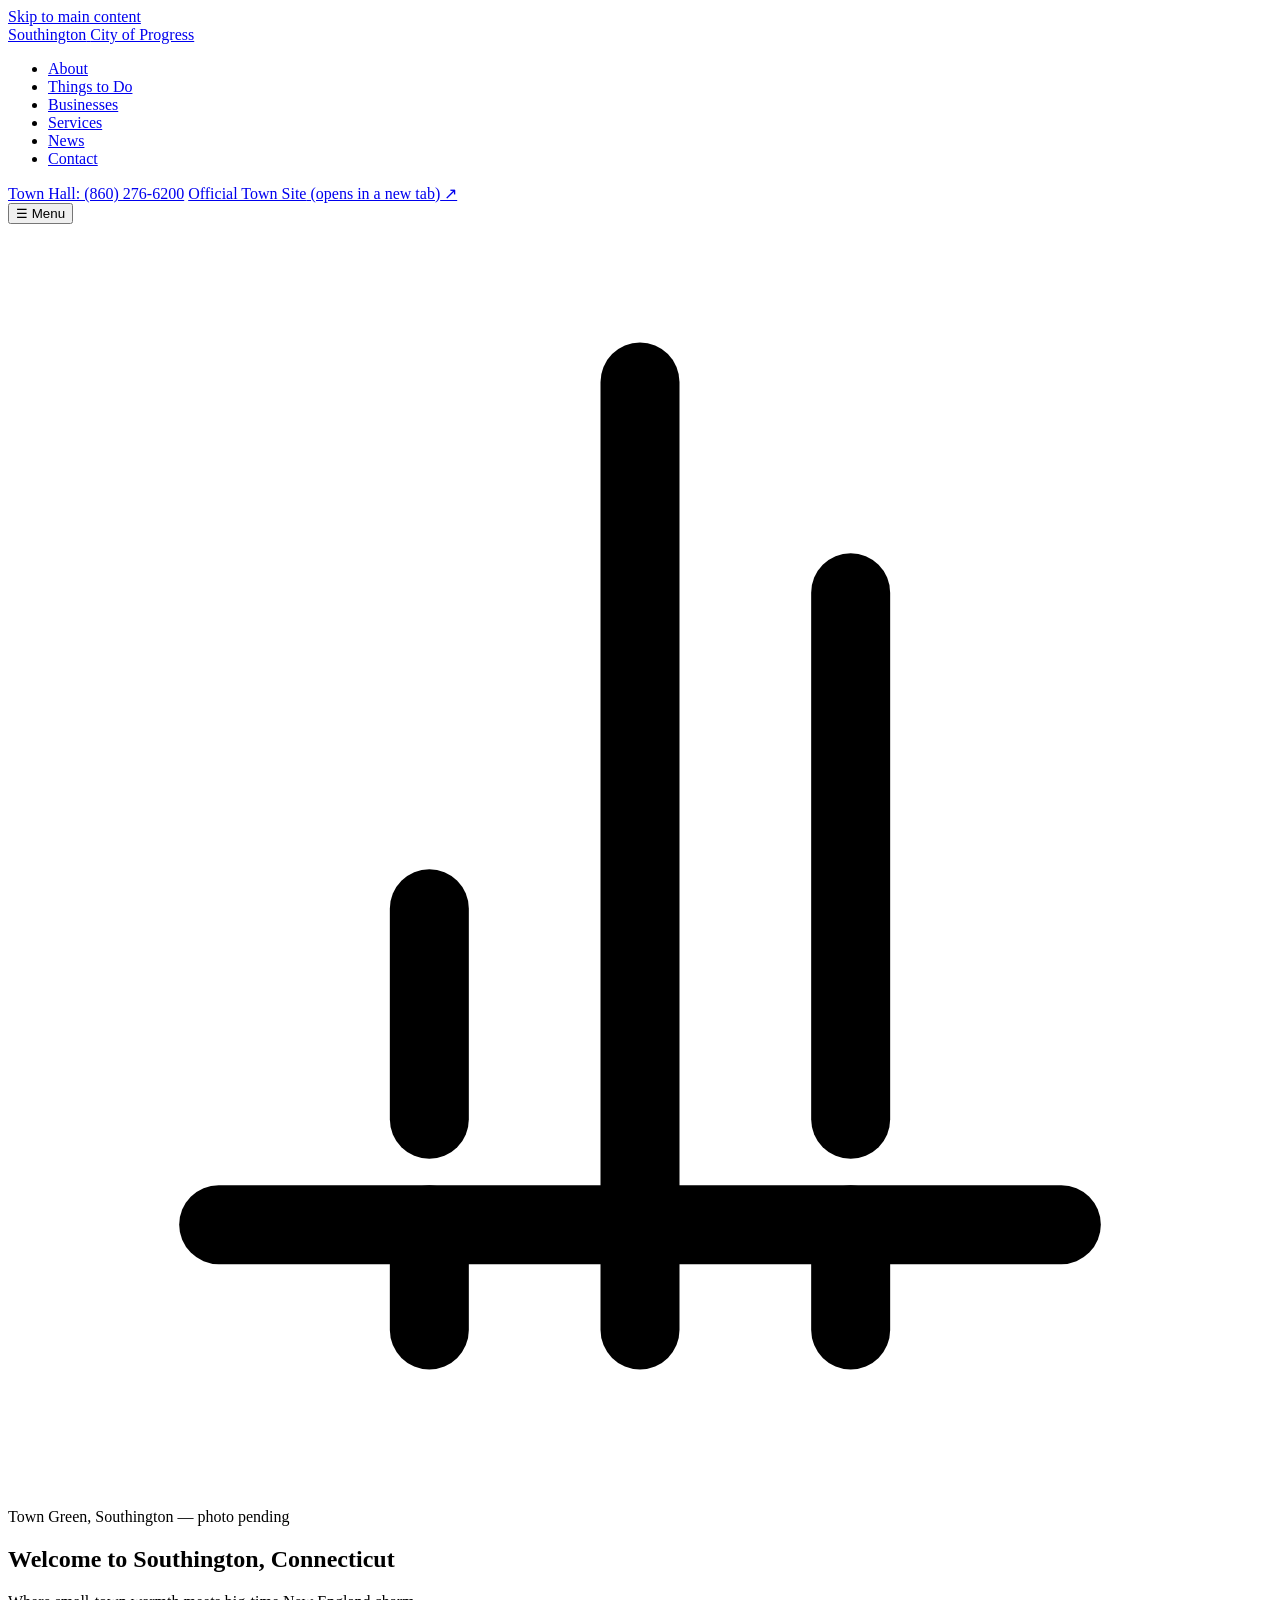
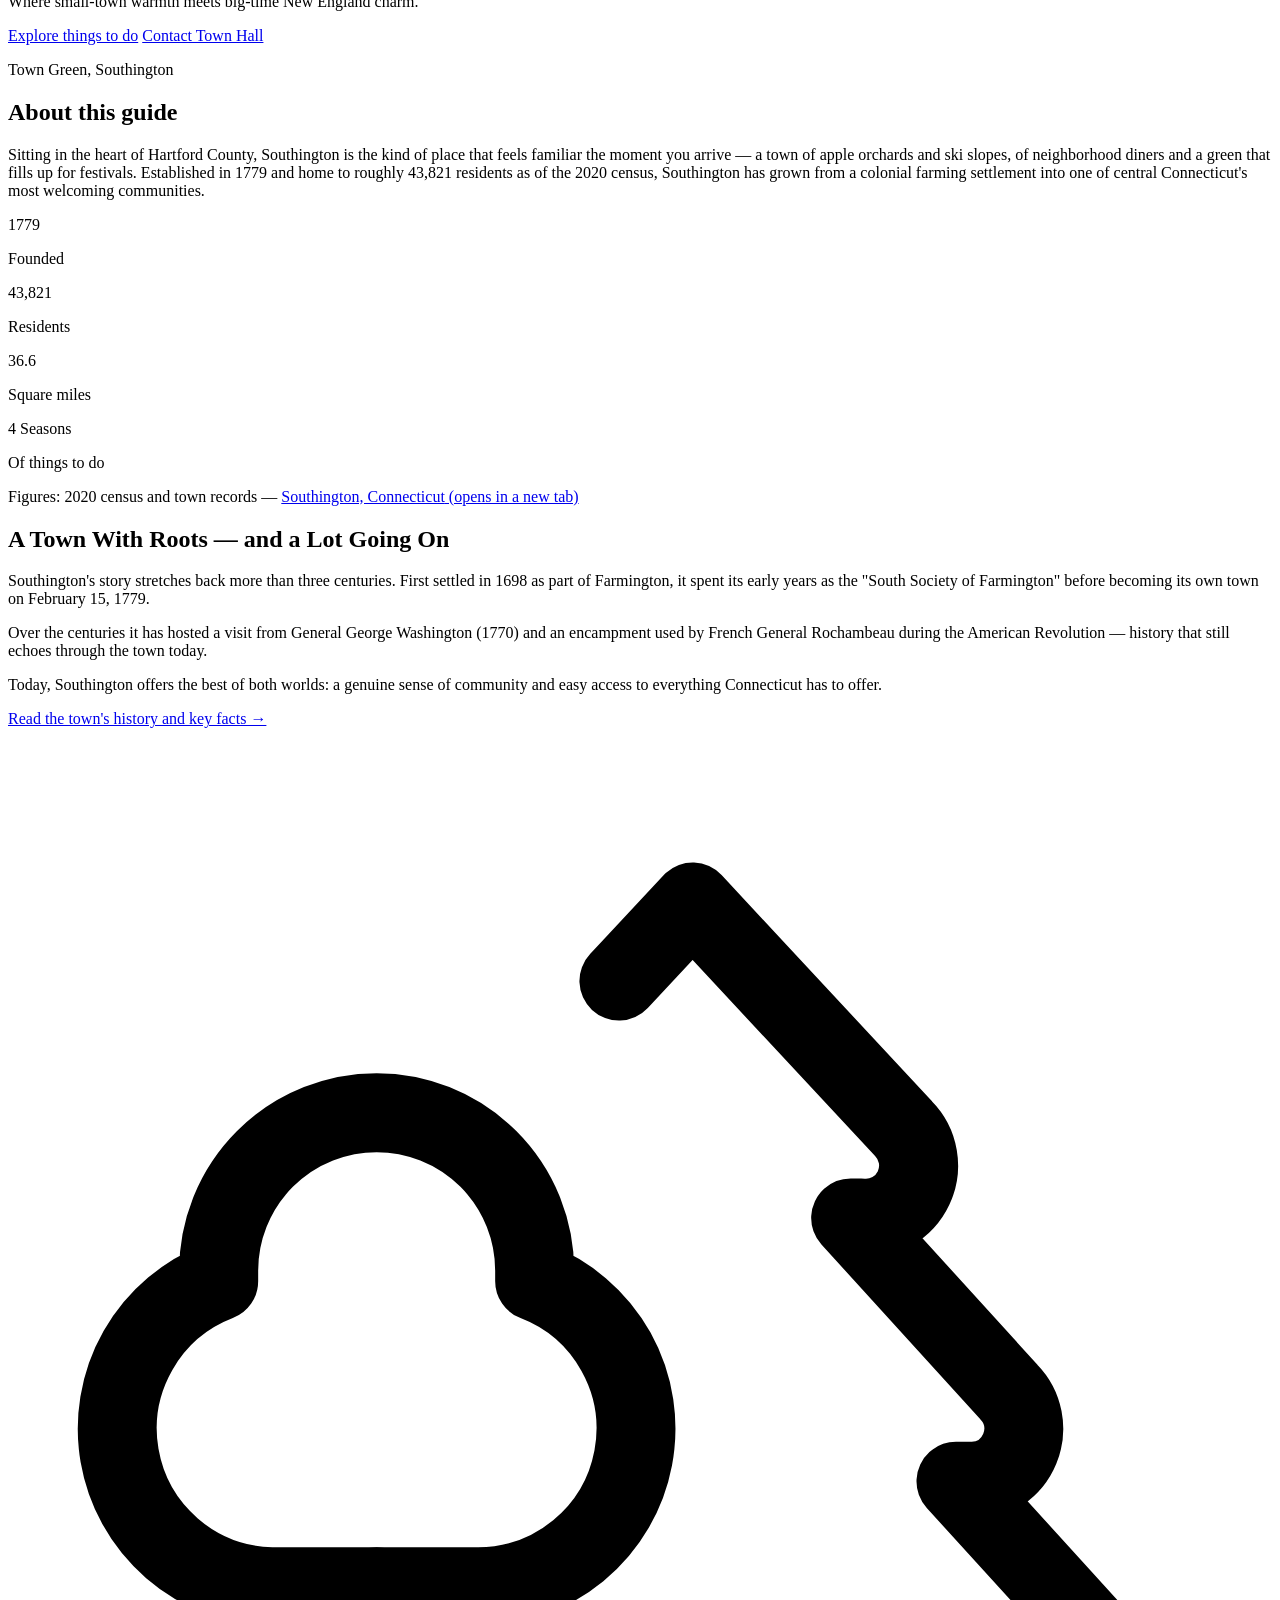
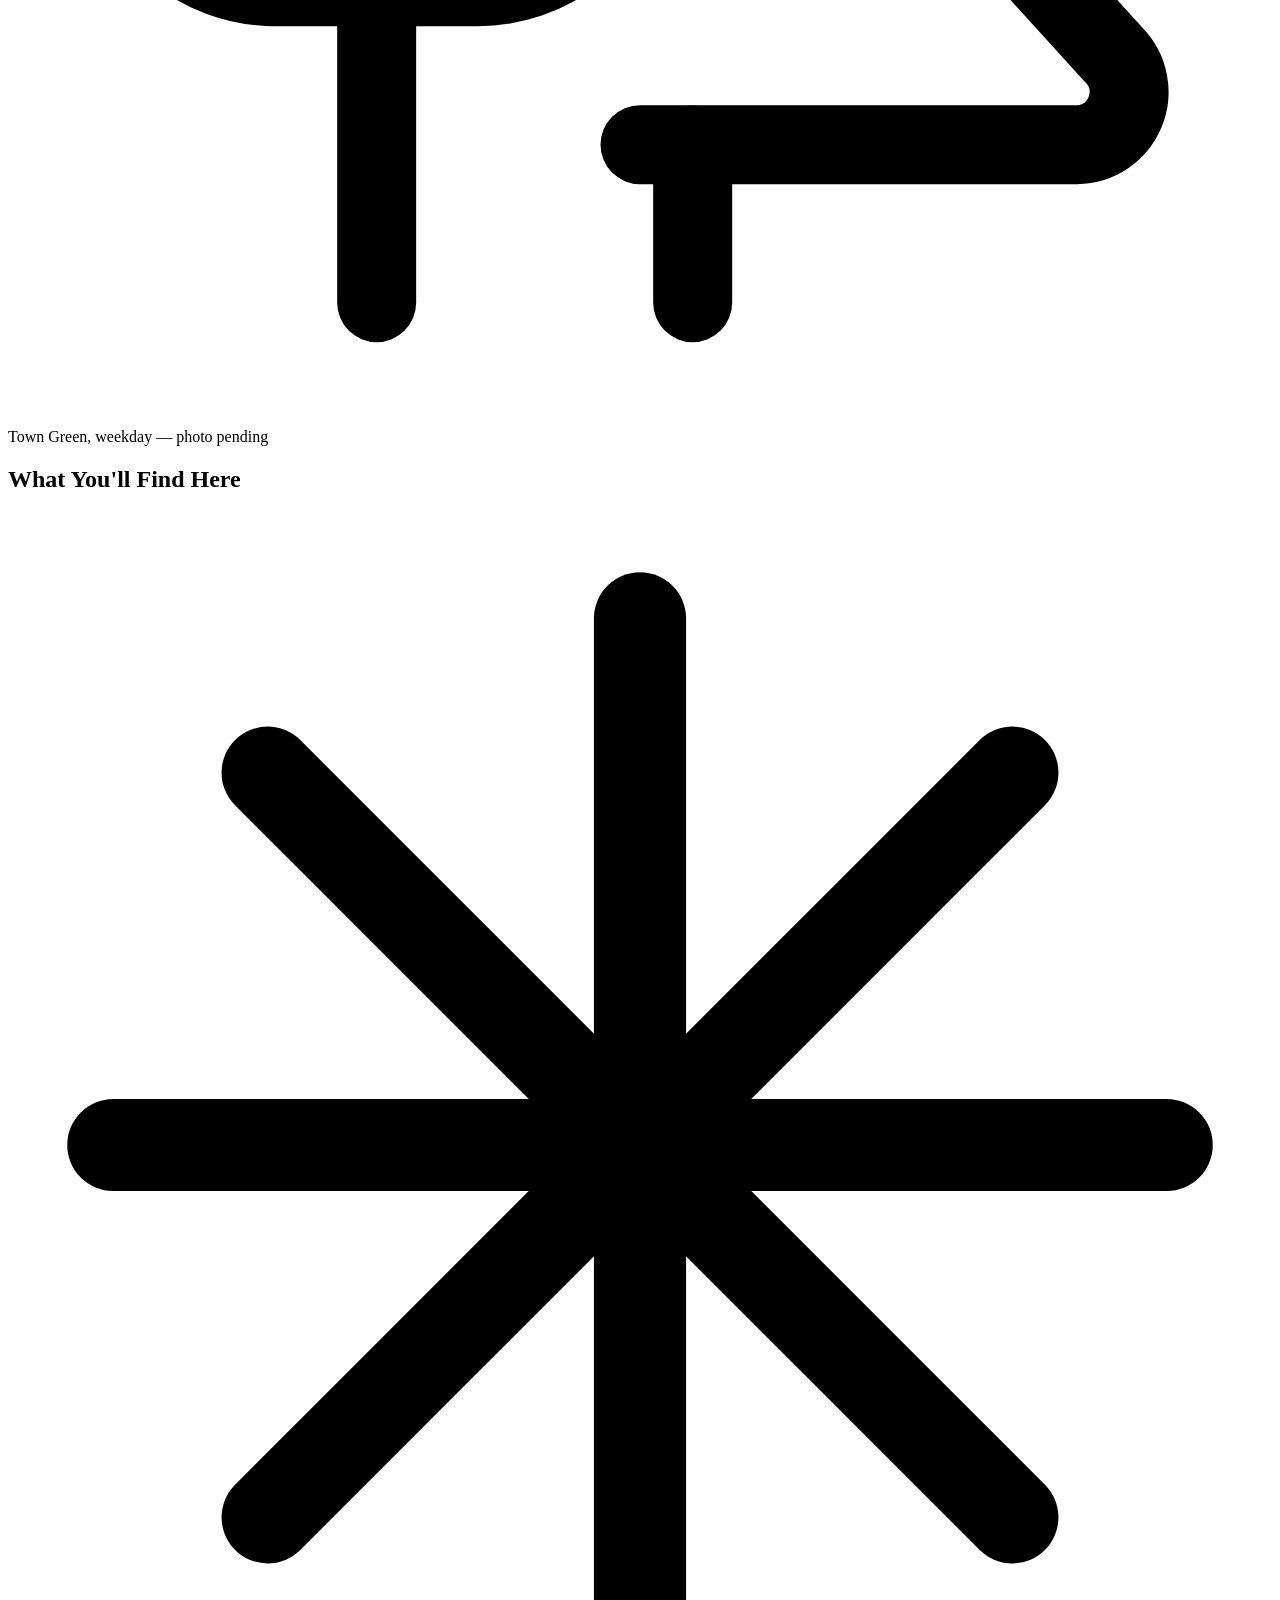
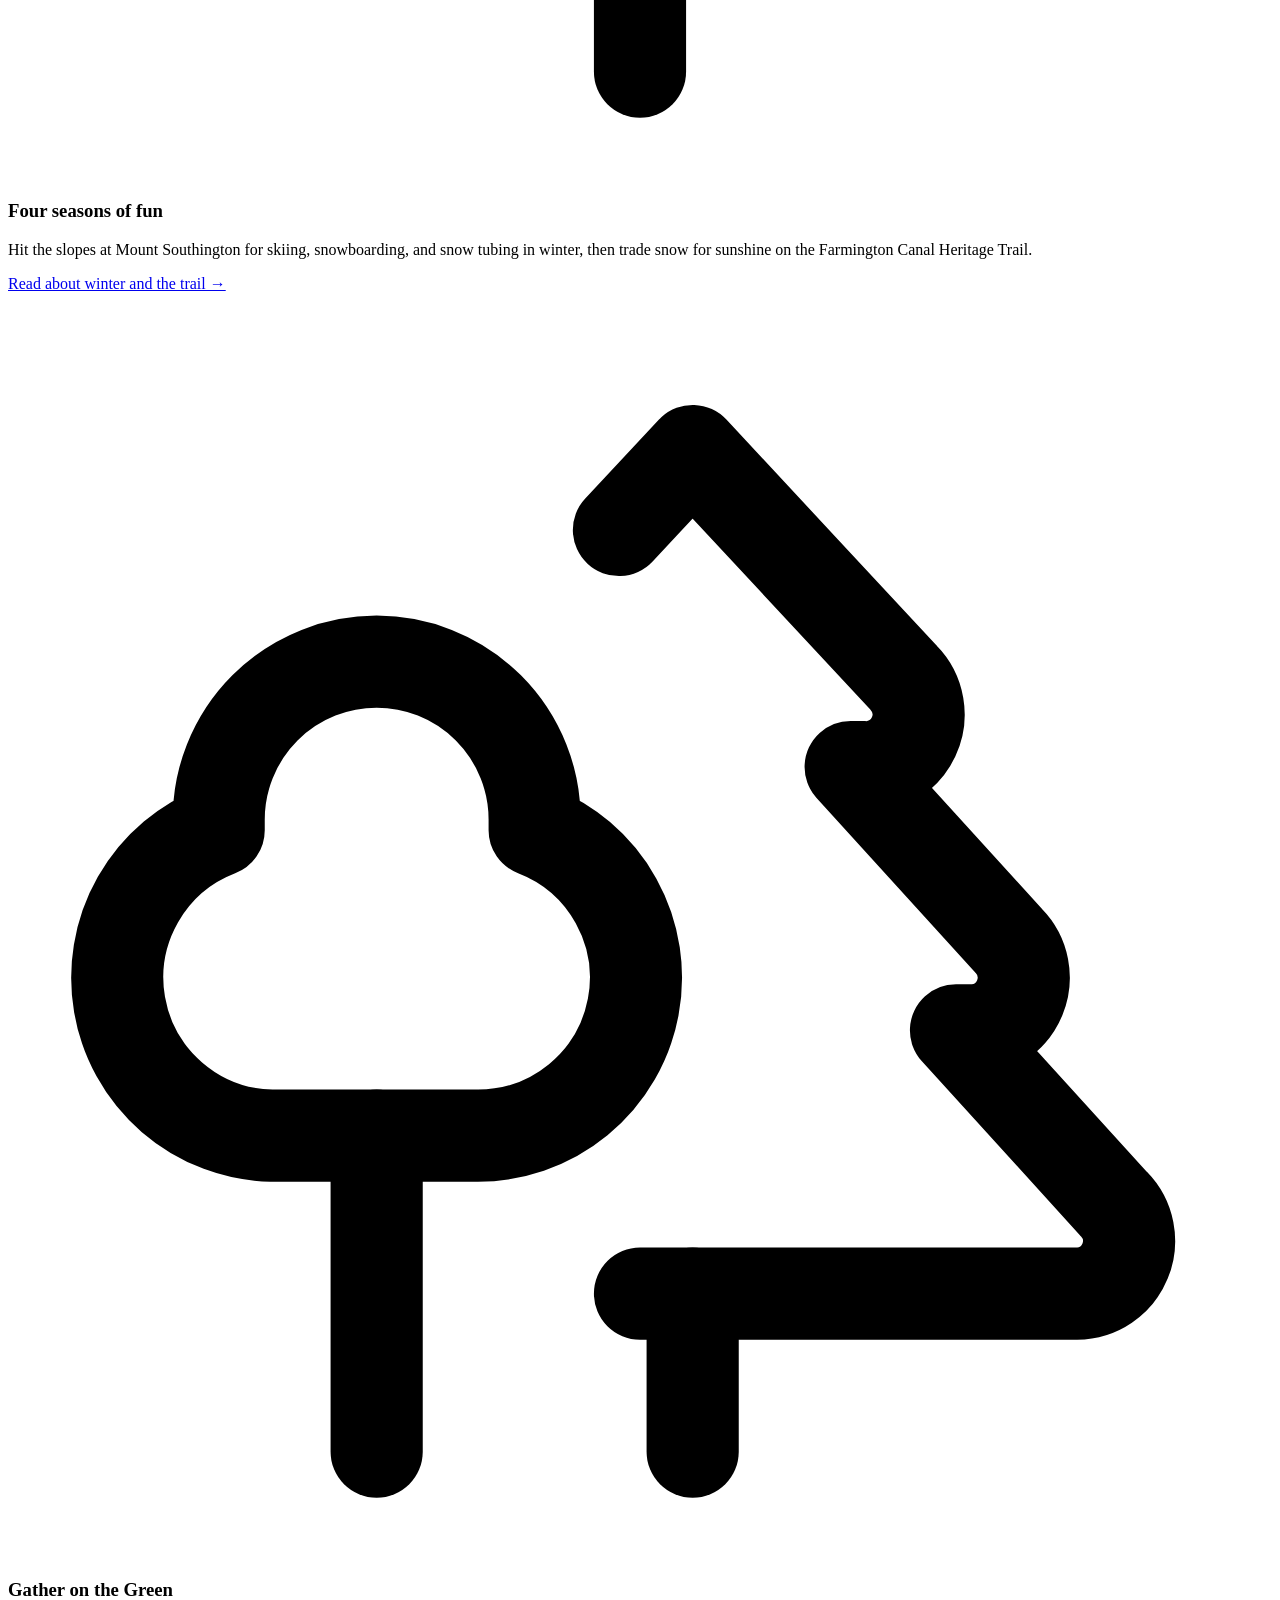
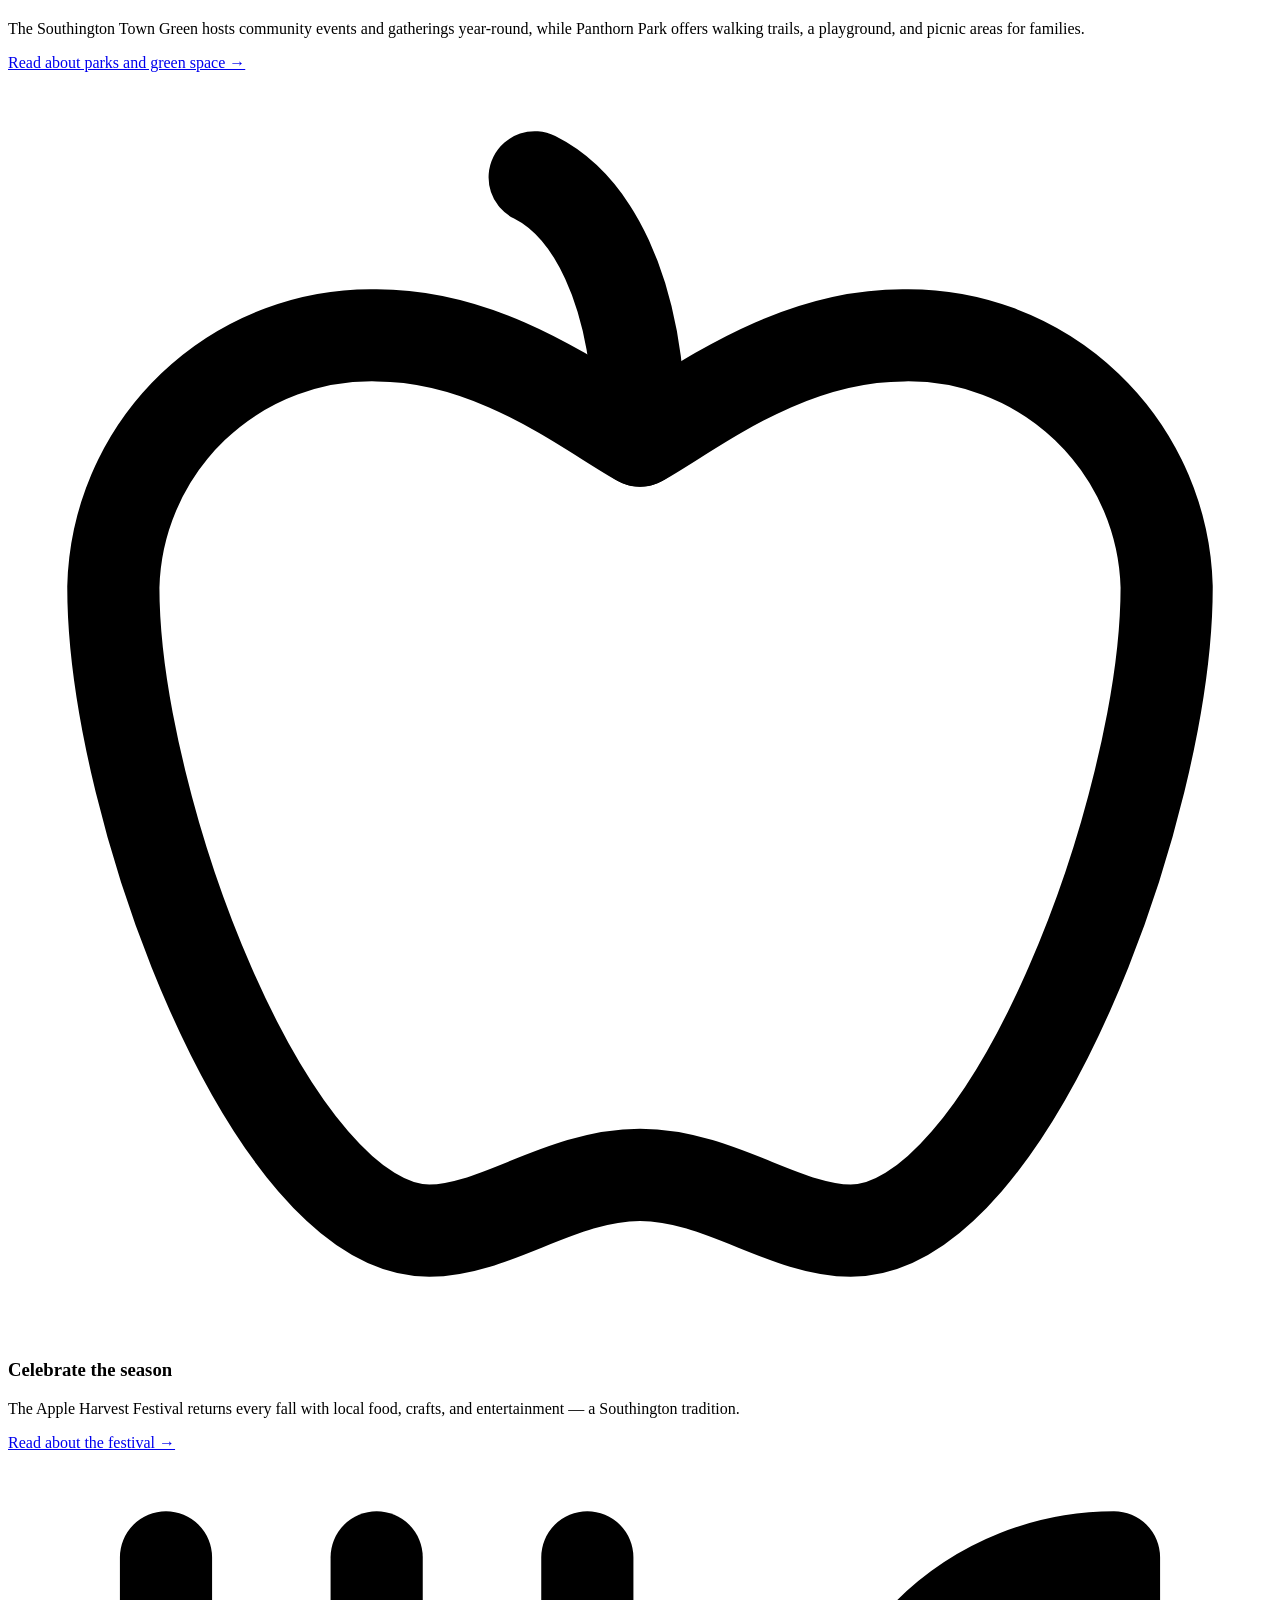
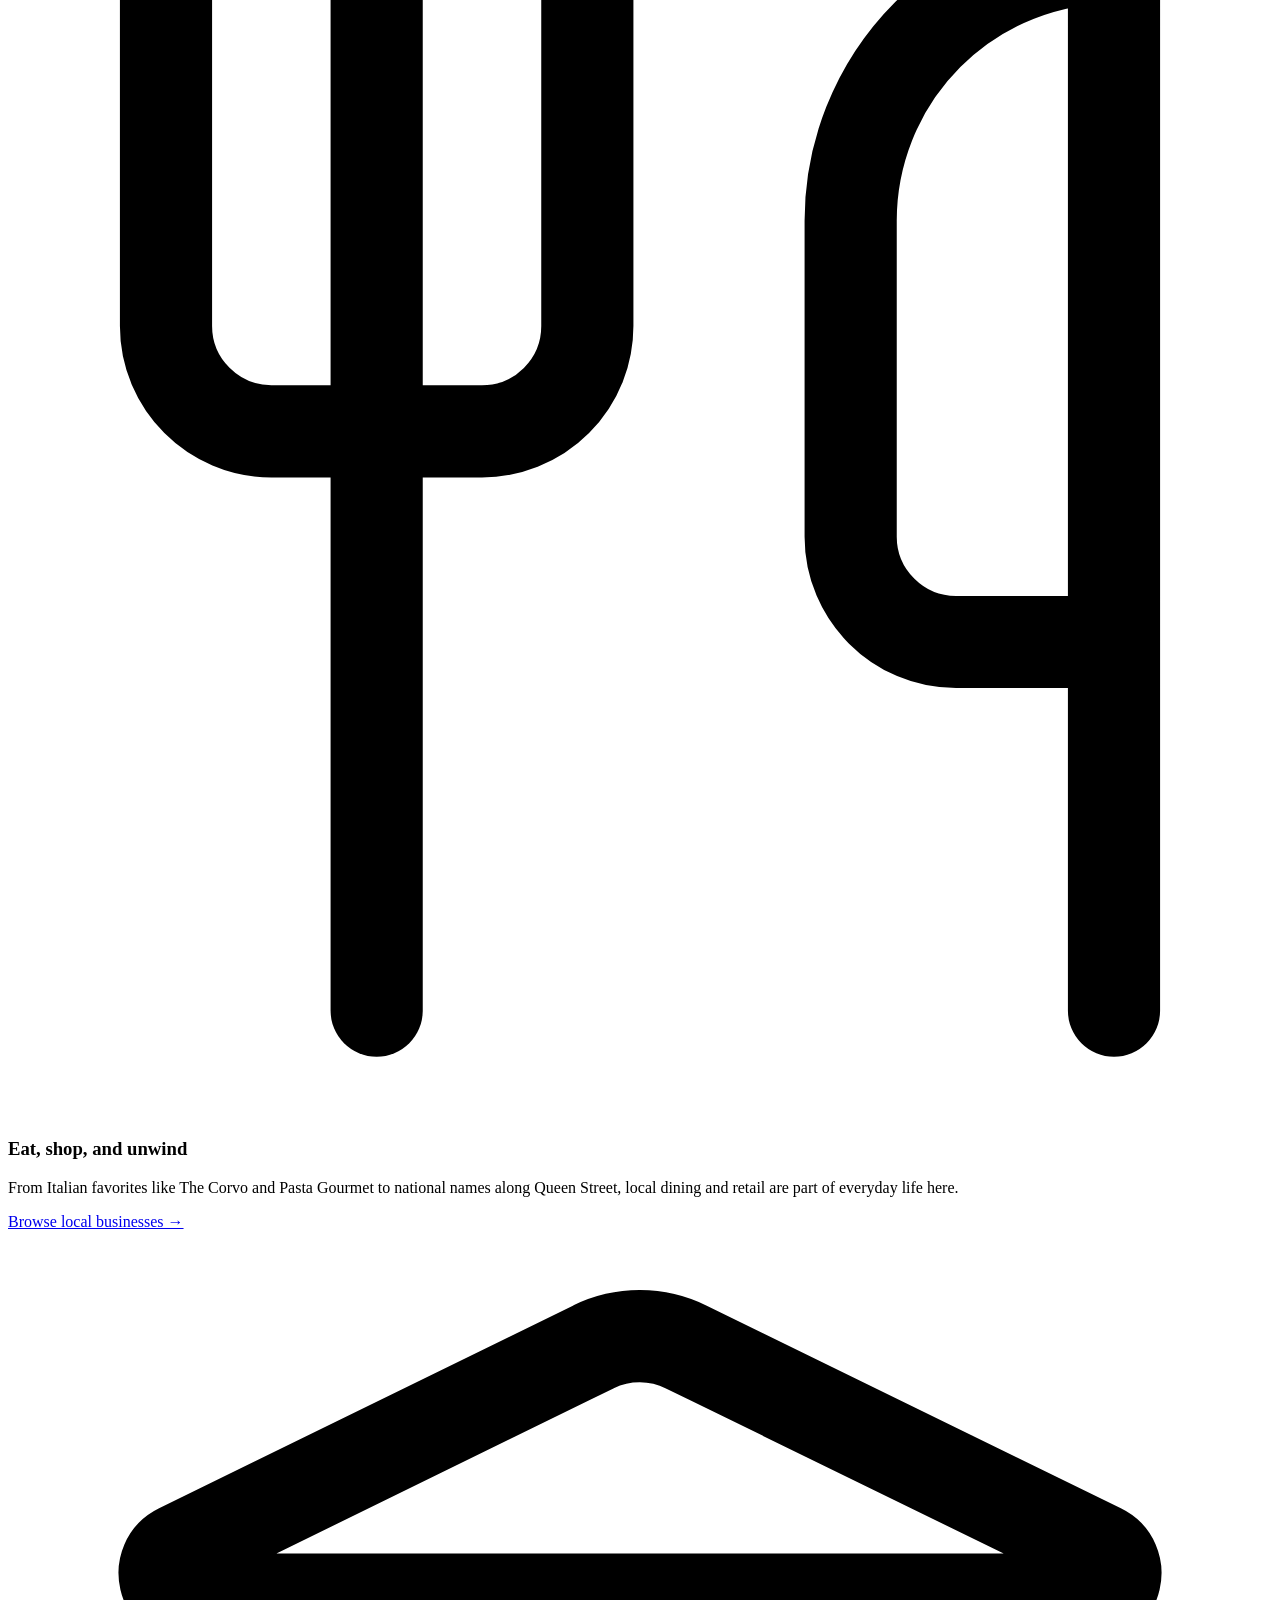
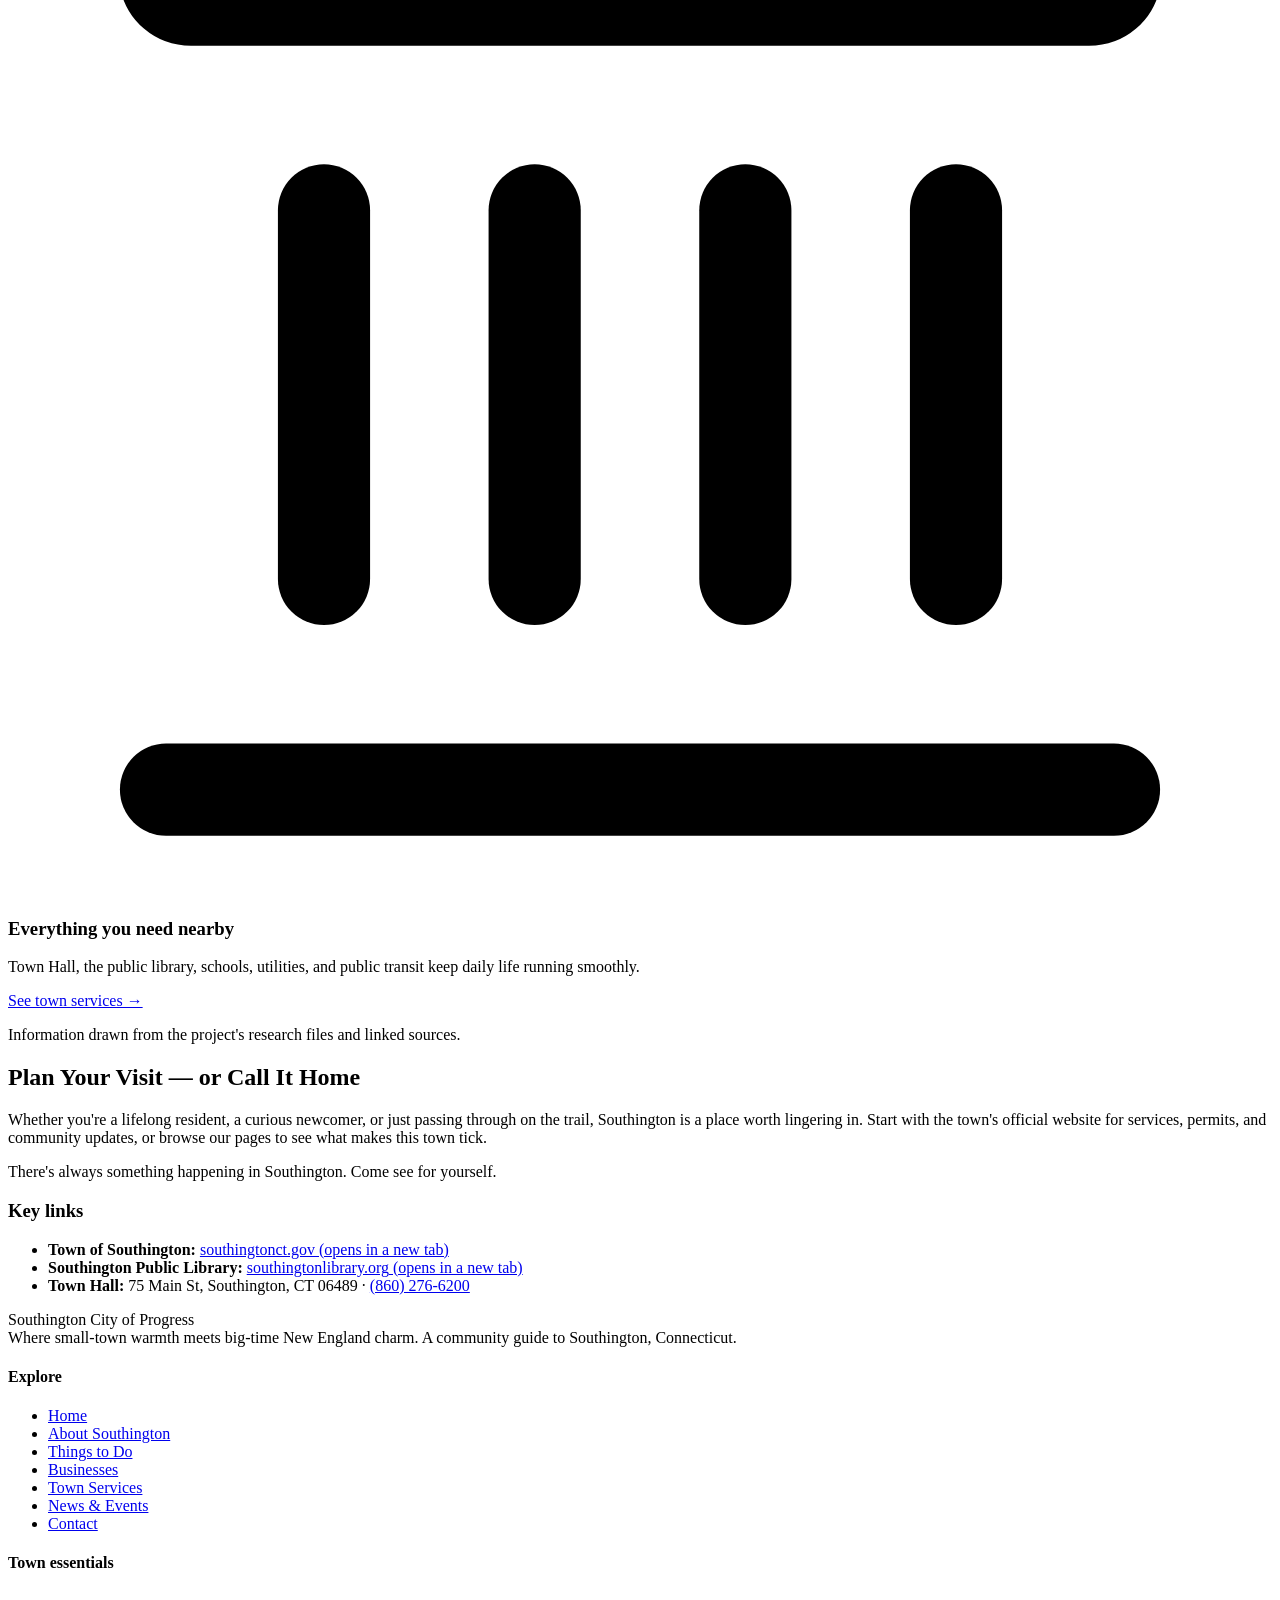
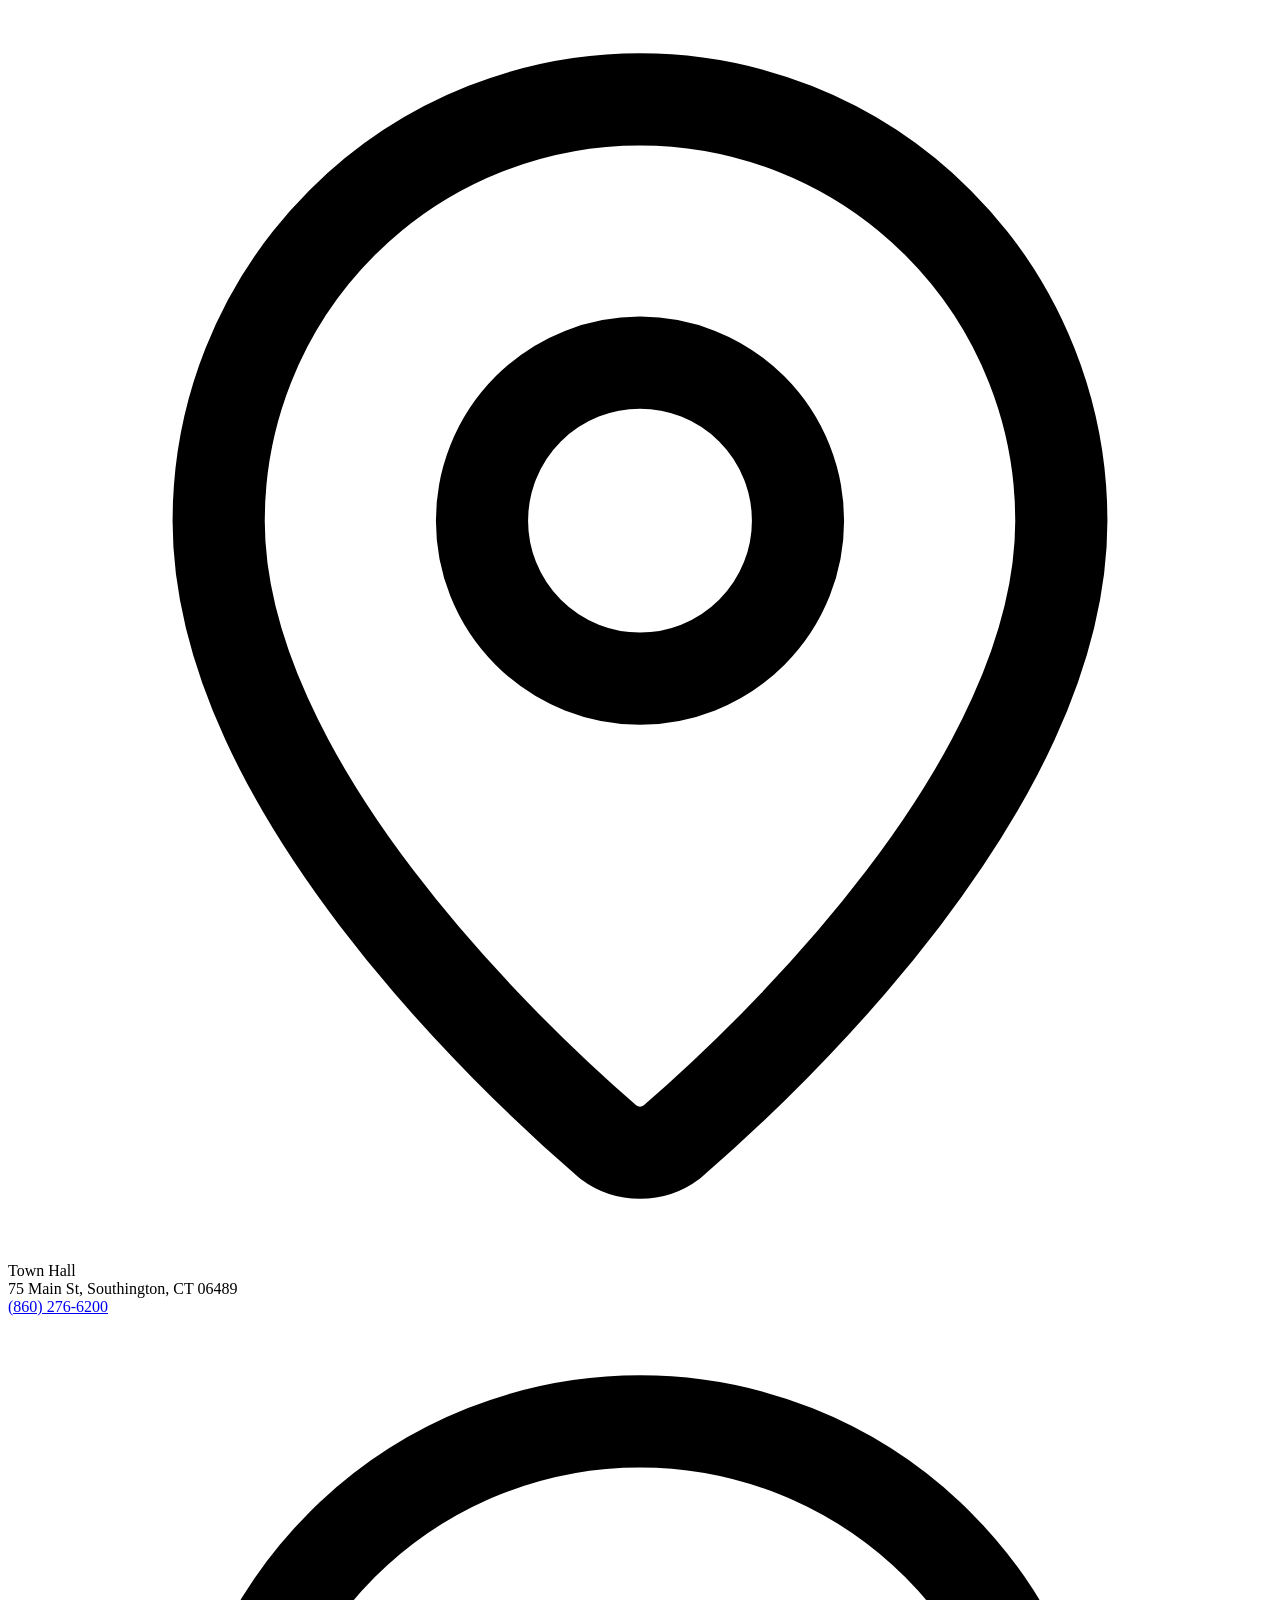
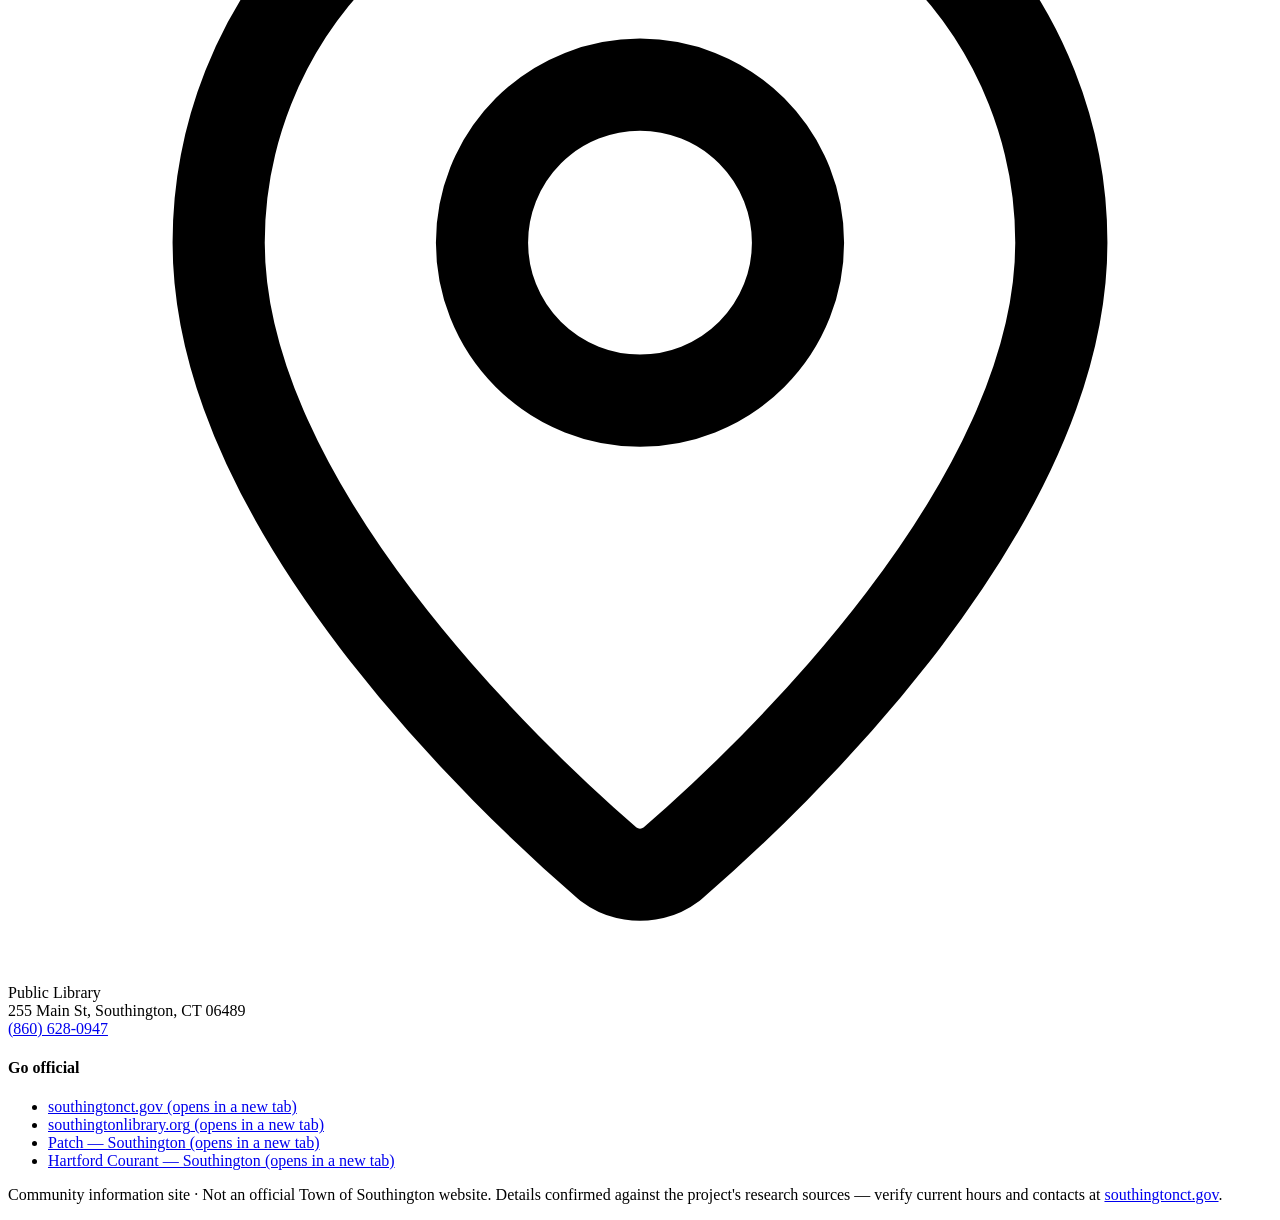
==== index.html @ 6513f00f "Add site root: index.html" ====
<!DOCTYPE html>
<html lang="en">
<head>
<meta charset="utf-8">
<meta name="viewport" content="width=device-width, initial-scale=1">
<title>Southington, CT — Community Guide, Events &amp; Town Info</title>
<meta name="description" content="Discover Southington, Connecticut: things to do, local businesses, town services, news and events, and how to contact Town Hall.">
<link rel="canonical" href="https://southington.example/">
<meta name="theme-color" content="#1B3F5C">
<meta property="og:type" content="website">
<meta property="og:site_name" content="Southington, Connecticut">
<meta property="og:title" content="Southington, CT — Community Guide, Events &amp; Town Info">
<meta property="og:description" content="Discover Southington, Connecticut: things to do, local businesses, town services, news and events, and how to contact Town Hall.">
<meta property="og:image" content="assets/img/og-image.png">
<meta property="og:image:alt" content="Southington, Connecticut — community guide">
<meta name="twitter:card" content="summary_large_image">
<link rel="icon" href="assets/img/favicon.svg" type="image/svg+xml">
<link rel="apple-touch-icon" href="assets/img/apple-touch-icon.png">
<link rel="preload" href="assets/fonts/SourceSerif4-Variable.woff2" as="font" type="font/woff2" crossorigin>
<link rel="preload" href="assets/fonts/Inter-Variable.woff2" as="font" type="font/woff2" crossorigin>
<link rel="stylesheet" href="styles.css">
<script type="application/ld+json">
{
  "@context": "https://schema.org",
  "@type": "Organization",
  "name": "Southington, Connecticut — Community Guide",
  "url": "https://southington.example/",
  "address": {
    "@type": "PostalAddress",
    "streetAddress": "75 Main St",
    "addressLocality": "Southington",
    "addressRegion": "CT",
    "postalCode": "06489",
    "addressCountry": "US"
  },
  "telephone": "+1-860-276-6200",
  "sameAs": ["https://www.southingtonct.gov/", "http://www.southingtonlibrary.org/"]
}
</script>
</head>
<body>
<a class="skip-link" href="#main">Skip to main content</a>

<header class="header">
  <div class="wrap header__inner">
    <a class="brand" href="index.html">
      <span class="brand__name">Southington</span>
      <span class="brand__tag">City of Progress</span>
    </a>
    <nav class="nav" aria-label="Main">
      <ul class="nav__list">
        <li><a class="nav__link" href="about.html">About</a></li>
        <li><a class="nav__link" href="things-to-do.html">Things to Do</a></li>
        <li><a class="nav__link" href="businesses.html">Businesses</a></li>
        <li><a class="nav__link" href="services.html">Services</a></li>
        <li><a class="nav__link" href="news.html">News</a></li>
        <li><a class="nav__link" href="contact.html">Contact</a></li>
      </ul>
    </nav>
    <div class="header__utility">
      <a class="header__phone" href="tel:+18602766200">Town Hall: (860) 276-6200</a>
      <a class="btn btn--secondary btn--sm" href="https://www.southingtonct.gov/" target="_blank" rel="noopener">Official Town Site<span class="visually-hidden"> (opens in a new tab)</span><span aria-hidden="true">&nbsp;&#8599;</span></a>
    </div>
    <button class="nav-toggle" type="button" aria-expanded="false" aria-controls="drawer" data-drawer-open>
      <span aria-hidden="true">&#9776;</span> Menu
    </button>
  </div>
</header>

<div class="drawer" id="drawer" data-drawer hidden>
  <div class="drawer__bar">
    <span class="brand">
      <span class="brand__name">Southington</span>
      <span class="brand__tag">City of Progress</span>
    </span>
    <button class="drawer__close" type="button" data-drawer-close>Close <span aria-hidden="true">&#10005;</span></button>
  </div>
  <nav aria-label="Mobile">
    <ul class="drawer__list">
      <li><a class="drawer__link" href="index.html">Home</a></li>
      <li><a class="drawer__link" href="about.html">About</a></li>
      <li><a class="drawer__link" href="things-to-do.html">Things to Do</a></li>
      <li><a class="drawer__link" href="businesses.html">Businesses</a></li>
      <li><a class="drawer__link" href="services.html">Services</a></li>
      <li><a class="drawer__link" href="news.html">News</a></li>
      <li><a class="drawer__link" href="contact.html">Contact</a></li>
    </ul>
  </nav>
  <div class="drawer__utility">
    <a href="tel:+18602766200">Town Hall: (860) 276-6200</a><br>
    <a href="https://www.southingtonct.gov/" target="_blank" rel="noopener">Official Town Site &#8599;</a>
  </div>
</div>

<main id="main">

  <!-- HERO -->
  <section class="hero" aria-labelledby="hero-h1">
    <div class="hero__media">
      <!-- PH-01 — Town Green in festival season. Photo pending license: graded placeholder (GR-06). -->
      <div class="ph ph--wide" style="height:100%;border:0;border-radius:0" role="img" aria-label="Placeholder for a photo of the Southington Town Green during festival season">
        <svg class="ph__icon" viewBox="0 0 24 24" fill="none" stroke="currentColor" stroke-width="1.5" stroke-linecap="round" stroke-linejoin="round" aria-hidden="true"><path d="M8 19v2"/><path d="M8 13v4"/><path d="M16 19v2"/><path d="M16 7v10"/><path d="M12 19v2"/><path d="M12 3v16"/><path d="M4 19h16"/></svg>
        <p class="ph__label">Town Green, Southington — photo pending</p>
      </div>
    </div>
    <div class="hero__scrim" aria-hidden="true"></div>
    <div class="hero__inner wrap">
      <h1 id="hero-h1">Welcome to Southington, Connecticut</h1>
      <p class="lede">Where small-town warmth meets big-time New England charm.</p>
      <div class="btn-row">
        <a class="btn btn--primary" href="things-to-do.html">Explore things to do</a>
        <a class="btn btn--ghost" href="contact.html">Contact Town Hall</a>
      </div>
    </div>
    <p class="hero__caption">Town Green, Southington</p>
  </section>

  <!-- INTRO + STATS -->
  <section class="section" aria-labelledby="intro-h2">
    <div class="wrap">
      <div class="measure">
        <h2 id="intro-h2" class="visually-hidden">About this guide</h2>
        <p class="lede">Sitting in the heart of Hartford County, Southington is the kind of place that feels familiar the moment you arrive — a town of apple orchards and ski slopes, of neighborhood diners and a green that fills up for festivals. Established in 1779 and home to roughly 43,821 residents as of the 2020 census, Southington has grown from a colonial farming settlement into one of central Connecticut's most welcoming communities.</p>
      </div>
      <div class="grid grid--3" style="margin-top:var(--space-8)">
        <div class="stat">
          <span class="stat__num">1779</span>
          <p class="stat__label">Founded</p>
        </div>
        <div class="stat">
          <span class="stat__num">43,821</span>
          <p class="stat__label">Residents</p>
        </div>
        <div class="stat">
          <span class="stat__num">36.6</span>
          <p class="stat__label">Square miles</p>
        </div>
        <div class="stat stat--framing">
          <span class="stat__num">4 Seasons</span>
          <p class="stat__label">Of things to do</p>
        </div>
      </div>
      <p class="source">Figures: 2020 census and town records — <a class="ext" href="https://en.wikipedia.org/wiki/Southington,_Connecticut" target="_blank" rel="noopener">Southington, Connecticut<span class="visually-hidden"> (opens in a new tab)</span></a></p>
    </div>
  </section>

  <!-- TOWN WITH ROOTS -->
  <section class="section section--band" aria-labelledby="roots-h2">
    <div class="wrap split">
      <div class="prose">
        <h2 id="roots-h2">A Town With Roots — and a Lot Going On</h2>
        <p>Southington's story stretches back more than three centuries. First settled in 1698 as part of Farmington, it spent its early years as the "South Society of Farmington" before becoming its own town on February 15, 1779.</p>
        <p>Over the centuries it has hosted a visit from General George Washington (1770) and an encampment used by French General Rochambeau during the American Revolution — history that still echoes through the town today.</p>
        <p>Today, Southington offers the best of both worlds: a genuine sense of community and easy access to everything Connecticut has to offer.</p>
        <p><a href="about.html">Read the town's history and key facts &rarr;</a></p>
      </div>
      <div>
        <!-- PH-02 — Town Green, quiet weekday. Photo pending license: graded placeholder (GR-06). -->
        <div class="ph ph--sand ph--portrait" role="img" aria-label="Placeholder for a photo of the Southington Town Green on a quiet weekday">
          <svg class="ph__icon" viewBox="0 0 24 24" fill="none" stroke="currentColor" stroke-width="1.5" stroke-linecap="round" stroke-linejoin="round" aria-hidden="true"><path d="M10 10v.2A3 3 0 0 1 8.9 16H5a3 3 0 0 1-1-5.8V10a3 3 0 0 1 6 0Z"/><path d="M7 16v6"/><path d="M13 19v3"/><path d="M12 19h8.3a1 1 0 0 0 .7-1.7L18 14h.3a1 1 0 0 0 .7-1.7L16 9h.2a1 1 0 0 0 .8-1.7L13 3l-1.4 1.5"/></svg>
          <p class="ph__label">Town Green, weekday — photo pending</p>
        </div>
      </div>
    </div>
  </section>

  <!-- WHAT YOU'LL FIND HERE -->
  <section class="section" aria-labelledby="find-h2">
    <div class="wrap">
      <div class="section-head">
        <h2 id="find-h2">What You'll Find Here</h2>
      </div>
      <div class="grid grid--3">
        <article class="card card--feature">
          <svg class="card__icon" viewBox="0 0 24 24" fill="none" stroke="currentColor" stroke-width="1.75" stroke-linecap="round" stroke-linejoin="round" aria-hidden="true"><path d="m2 12 20 0"/><path d="M12 2v20"/><path d="m4.93 4.93 14.14 14.14"/><path d="m19.07 4.93-14.14 14.14"/></svg>
          <h3>Four seasons of fun</h3>
          <p>Hit the slopes at Mount Southington for skiing, snowboarding, and snow tubing in winter, then trade snow for sunshine on the Farmington Canal Heritage Trail.</p>
          <a class="card__more" href="things-to-do.html#winter">Read about winter and the trail &rarr;</a>
        </article>
        <article class="card card--feature">
          <svg class="card__icon" viewBox="0 0 24 24" fill="none" stroke="currentColor" stroke-width="1.75" stroke-linecap="round" stroke-linejoin="round" aria-hidden="true"><path d="M10 10v.2A3 3 0 0 1 8.9 16H5a3 3 0 0 1-1-5.8V10a3 3 0 0 1 6 0Z"/><path d="M7 16v6"/><path d="M13 19v3"/><path d="M12 19h8.3a1 1 0 0 0 .7-1.7L18 14h.3a1 1 0 0 0 .7-1.7L16 9h.2a1 1 0 0 0 .8-1.7L13 3l-1.4 1.5"/></svg>
          <h3>Gather on the Green</h3>
          <p>The Southington Town Green hosts community events and gatherings year-round, while Panthorn Park offers walking trails, a playground, and picnic areas for families.</p>
          <a class="card__more" href="things-to-do.html#parks-green">Read about parks and green space &rarr;</a>
        </article>
        <article class="card card--feature">
          <svg class="card__icon" viewBox="0 0 24 24" fill="none" stroke="currentColor" stroke-width="1.75" stroke-linecap="round" stroke-linejoin="round" aria-hidden="true"><path d="M12 20.94c1.5 0 2.75 1.06 4 1.06 3 0 6-8 6-12.22A4.91 4.91 0 0 0 17 5c-2.22 0-4 1.44-5 2-1-.56-2.78-2-5-2a4.9 4.9 0 0 0-5 4.78C2 14 5 22 8 22c1.25 0 2.5-1.06 4-1.06Z"/><path d="M10 2c1 .5 2 2 2 5"/></svg>
          <h3>Celebrate the season</h3>
          <p>The Apple Harvest Festival returns every fall with local food, crafts, and entertainment — a Southington tradition.</p>
          <a class="card__more" href="news.html#events">Read about the festival &rarr;</a>
        </article>
        <article class="card card--feature">
          <svg class="card__icon" viewBox="0 0 24 24" fill="none" stroke="currentColor" stroke-width="1.75" stroke-linecap="round" stroke-linejoin="round" aria-hidden="true"><path d="M3 2v7c0 1.1.9 2 2 2h4a2 2 0 0 0 2-2V2"/><path d="M7 2v20"/><path d="M21 15V2a5 5 0 0 0-5 5v6c0 1.1.9 2 2 2h3Zm0 0v7"/></svg>
          <h3>Eat, shop, and unwind</h3>
          <p>From Italian favorites like The Corvo and Pasta Gourmet to national names along Queen Street, local dining and retail are part of everyday life here.</p>
          <a class="card__more" href="businesses.html#restaurants">Browse local businesses &rarr;</a>
        </article>
        <article class="card card--feature">
          <svg class="card__icon" viewBox="0 0 24 24" fill="none" stroke="currentColor" stroke-width="1.75" stroke-linecap="round" stroke-linejoin="round" aria-hidden="true"><path d="M10 18v-7"/><path d="M11.12 2.198a2 2 0 0 1 1.76.006l7.866 3.847c.476.233.31.949-.22.949H3.474c-.53 0-.695-.716-.22-.949z"/><path d="M14 18v-7"/><path d="M18 18v-7"/><path d="M3 22h18"/><path d="M6 18v-7"/></svg>
          <h3>Everything you need nearby</h3>
          <p>Town Hall, the public library, schools, utilities, and public transit keep daily life running smoothly.</p>
          <a class="card__more" href="services.html">See town services &rarr;</a>
        </article>
      </div>
      <p class="source">Information drawn from the project's research files and linked sources.</p>
    </div>
  </section>

  <!-- CTA BAND -->
  <section class="cta" aria-labelledby="cta-h2">
    <div class="wrap cta__grid">
      <div>
        <h2 id="cta-h2">Plan Your Visit — or Call It Home</h2>
        <p>Whether you're a lifelong resident, a curious newcomer, or just passing through on the trail, Southington is a place worth lingering in. Start with the town's official website for services, permits, and community updates, or browse our pages to see what makes this town tick.</p>
        <p class="cta__close">There's always something happening in Southington. Come see for yourself.</p>
      </div>
      <div>
        <h3 class="visually-hidden">Key links</h3>
        <ul class="linklist">
          <li><strong>Town of Southington:</strong> <a class="ext" href="https://www.southingtonct.gov/" target="_blank" rel="noopener">southingtonct.gov<span class="visually-hidden"> (opens in a new tab)</span></a></li>
          <li><strong>Southington Public Library:</strong> <a class="ext" href="http://www.southingtonlibrary.org/" target="_blank" rel="noopener">southingtonlibrary.org<span class="visually-hidden"> (opens in a new tab)</span></a></li>
          <li><strong>Town Hall:</strong> 75 Main St, Southington, CT 06489 · <a href="tel:+18602766200">(860) 276-6200</a></li>
        </ul>
      </div>
    </div>
  </section>

</main>

<footer class="footer">
  <div class="wrap">
    <div class="footer__grid">
      <div>
        <span class="brand">
          <span class="brand__name">Southington</span>
          <span class="brand__tag">City of Progress</span>
        </span>
        <p style="margin-top:var(--space-4)">Where small-town warmth meets big-time New England charm. A community guide to Southington, Connecticut.</p>
      </div>
      <div>
        <h4>Explore</h4>
        <ul>
          <li><a href="index.html">Home</a></li>
          <li><a href="about.html">About Southington</a></li>
          <li><a href="things-to-do.html">Things to Do</a></li>
          <li><a href="businesses.html">Businesses</a></li>
          <li><a href="services.html">Town Services</a></li>
          <li><a href="news.html">News &amp; Events</a></li>
          <li><a href="contact.html">Contact</a></li>
        </ul>
      </div>
      <div>
        <h4>Town essentials</h4>
        <div class="footer__addr">
          <svg viewBox="0 0 24 24" fill="none" stroke="currentColor" stroke-width="1.75" stroke-linecap="round" stroke-linejoin="round" aria-hidden="true"><path d="M20 10c0 4.993-5.539 10.193-7.399 11.799a1 1 0 0 1-1.202 0C9.539 20.193 4 14.993 4 10a8 8 0 0 1 16 0"/><circle cx="12" cy="10" r="3"/></svg>
          <span>Town Hall<br>75 Main St, Southington, CT 06489<br><a href="tel:+18602766200">(860) 276-6200</a></span>
        </div>
        <div class="footer__addr">
          <svg viewBox="0 0 24 24" fill="none" stroke="currentColor" stroke-width="1.75" stroke-linecap="round" stroke-linejoin="round" aria-hidden="true"><path d="M20 10c0 4.993-5.539 10.193-7.399 11.799a1 1 0 0 1-1.202 0C9.539 20.193 4 14.993 4 10a8 8 0 0 1 16 0"/><circle cx="12" cy="10" r="3"/></svg>
          <span>Public Library<br>255 Main St, Southington, CT 06489<br><a href="tel:+18606280947">(860) 628-0947</a></span>
        </div>
      </div>
      <div>
        <h4>Go official</h4>
        <ul>
          <li><a class="ext" href="https://www.southingtonct.gov/" target="_blank" rel="noopener">southingtonct.gov<span class="visually-hidden"> (opens in a new tab)</span></a></li>
          <li><a class="ext" href="http://www.southingtonlibrary.org/" target="_blank" rel="noopener">southingtonlibrary.org<span class="visually-hidden"> (opens in a new tab)</span></a></li>
          <li><a class="ext" href="https://patch.com/connecticut/southington" target="_blank" rel="noopener">Patch — Southington<span class="visually-hidden"> (opens in a new tab)</span></a></li>
          <li><a class="ext" href="https://www.courant.com/location/connecticut/hartford-county/southington/" target="_blank" rel="noopener">Hartford Courant — Southington<span class="visually-hidden"> (opens in a new tab)</span></a></li>
        </ul>
      </div>
    </div>
    <div class="footer__legal">
      <p>Community information site · Not an official Town of Southington website. Details confirmed against the project's research sources — verify current hours and contacts at <a href="https://www.southingtonct.gov/" target="_blank" rel="noopener">southingtonct.gov</a>.</p>
    </div>
  </div>
</footer>

<script>
(function(){
  var drawer=document.getElementById('drawer');
  var open=document.querySelector('[data-drawer-open]');
  var close=document.querySelector('[data-drawer-close]');
  var lastFocus=null;
  function setOpen(state){
    if(state){
      lastFocus=document.activeElement;
      drawer.hidden=false; drawer.setAttribute('data-open','true');
      open.setAttribute('aria-expanded','true');
      document.body.style.overflow='hidden';
      close.focus();
    }else{
      drawer.setAttribute('data-open','false'); drawer.hidden=true;
      open.setAttribute('aria-expanded','false');
      document.body.style.overflow='';
      if(lastFocus){lastFocus.focus();}
    }
  }
  if(open){open.addEventListener('click',function(){setOpen(true);});}
  if(close){close.addEventListener('click',function(){setOpen(false);});}
  document.addEventListener('keydown',function(e){
    if(e.key==='Escape'&&drawer && drawer.getAttribute('data-open')==='true'){setOpen(false);}
    if(e.key==='Tab'&&drawer && drawer.getAttribute('data-open')==='true'){
      var f=drawer.querySelectorAll('a[href],button:not([disabled])');
      if(!f.length){return;}
      var first=f[0], last=f[f.length-1];
      if(e.shiftKey&&document.activeElement===first){e.preventDefault();last.focus();}
      else if(!e.shiftKey&&document.activeElement===last){e.preventDefault();first.focus();}
    }
  });
})();
</script>
</body>
</html>
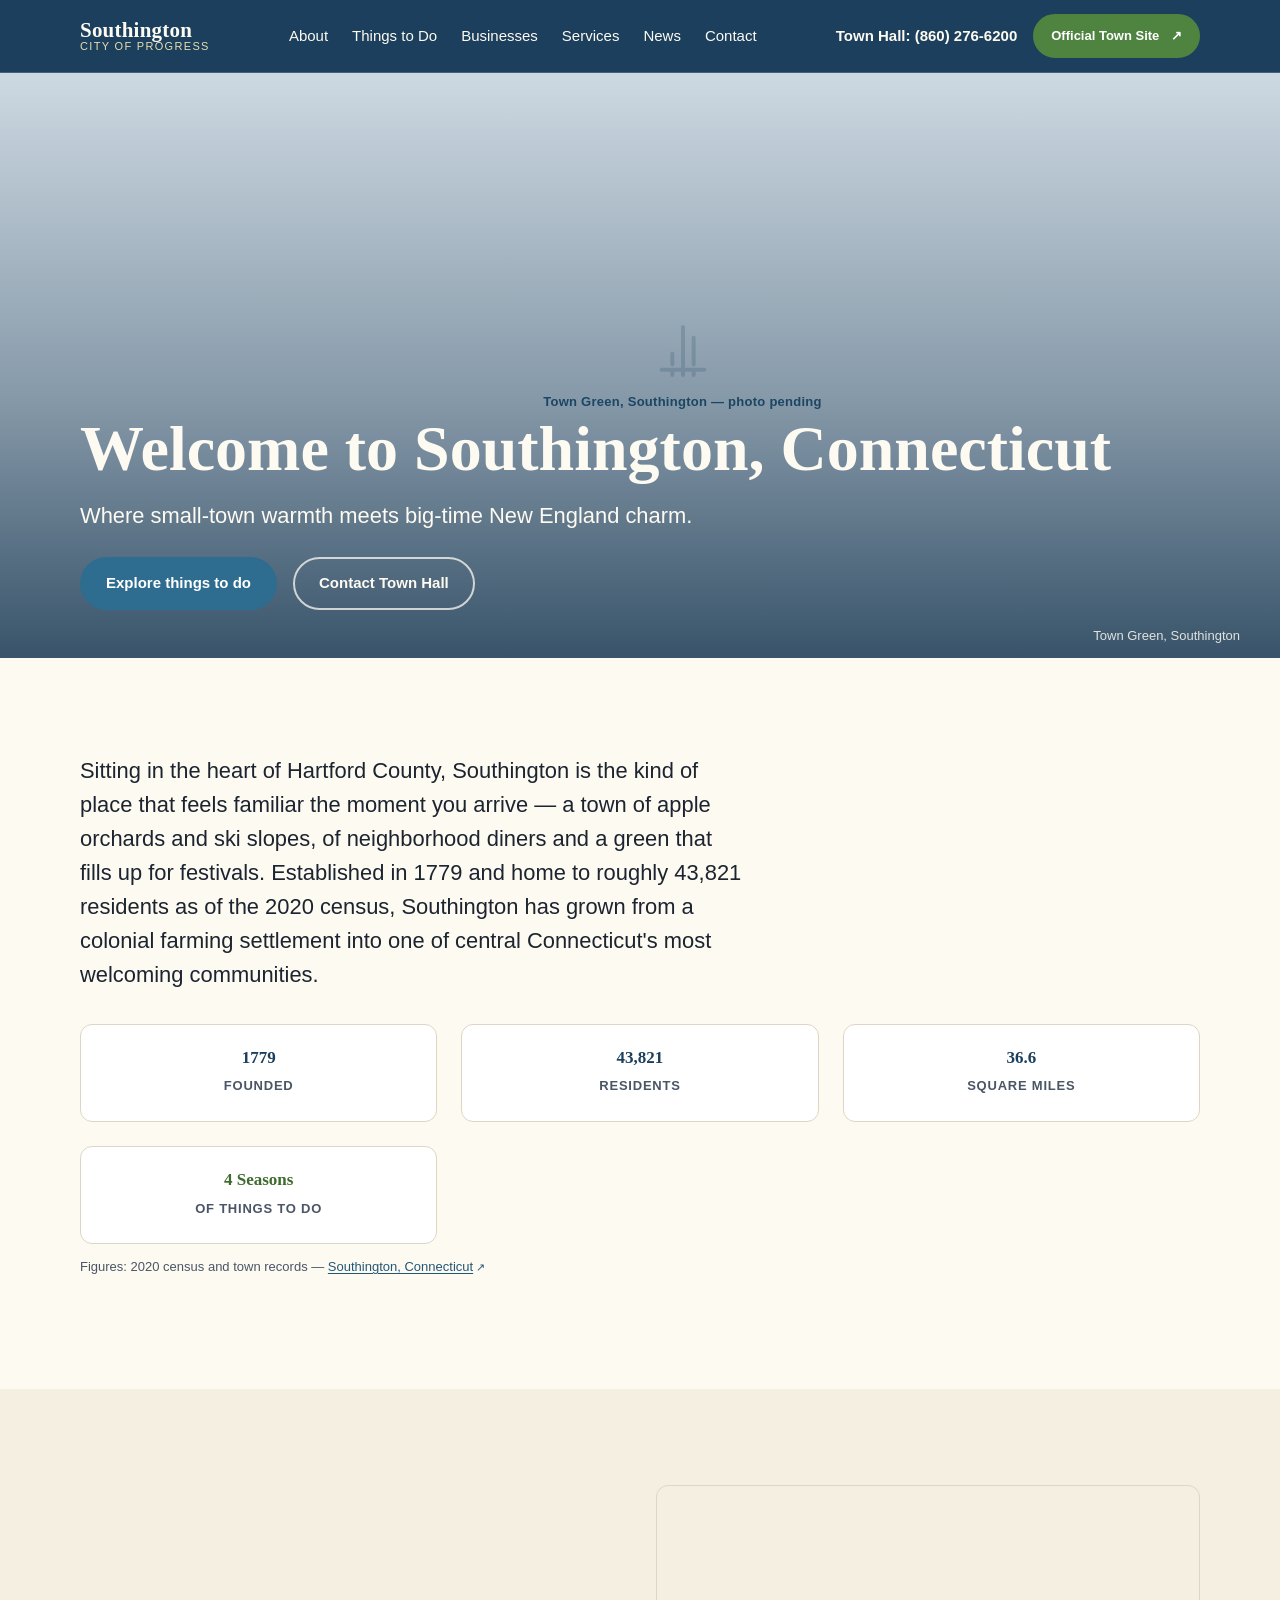
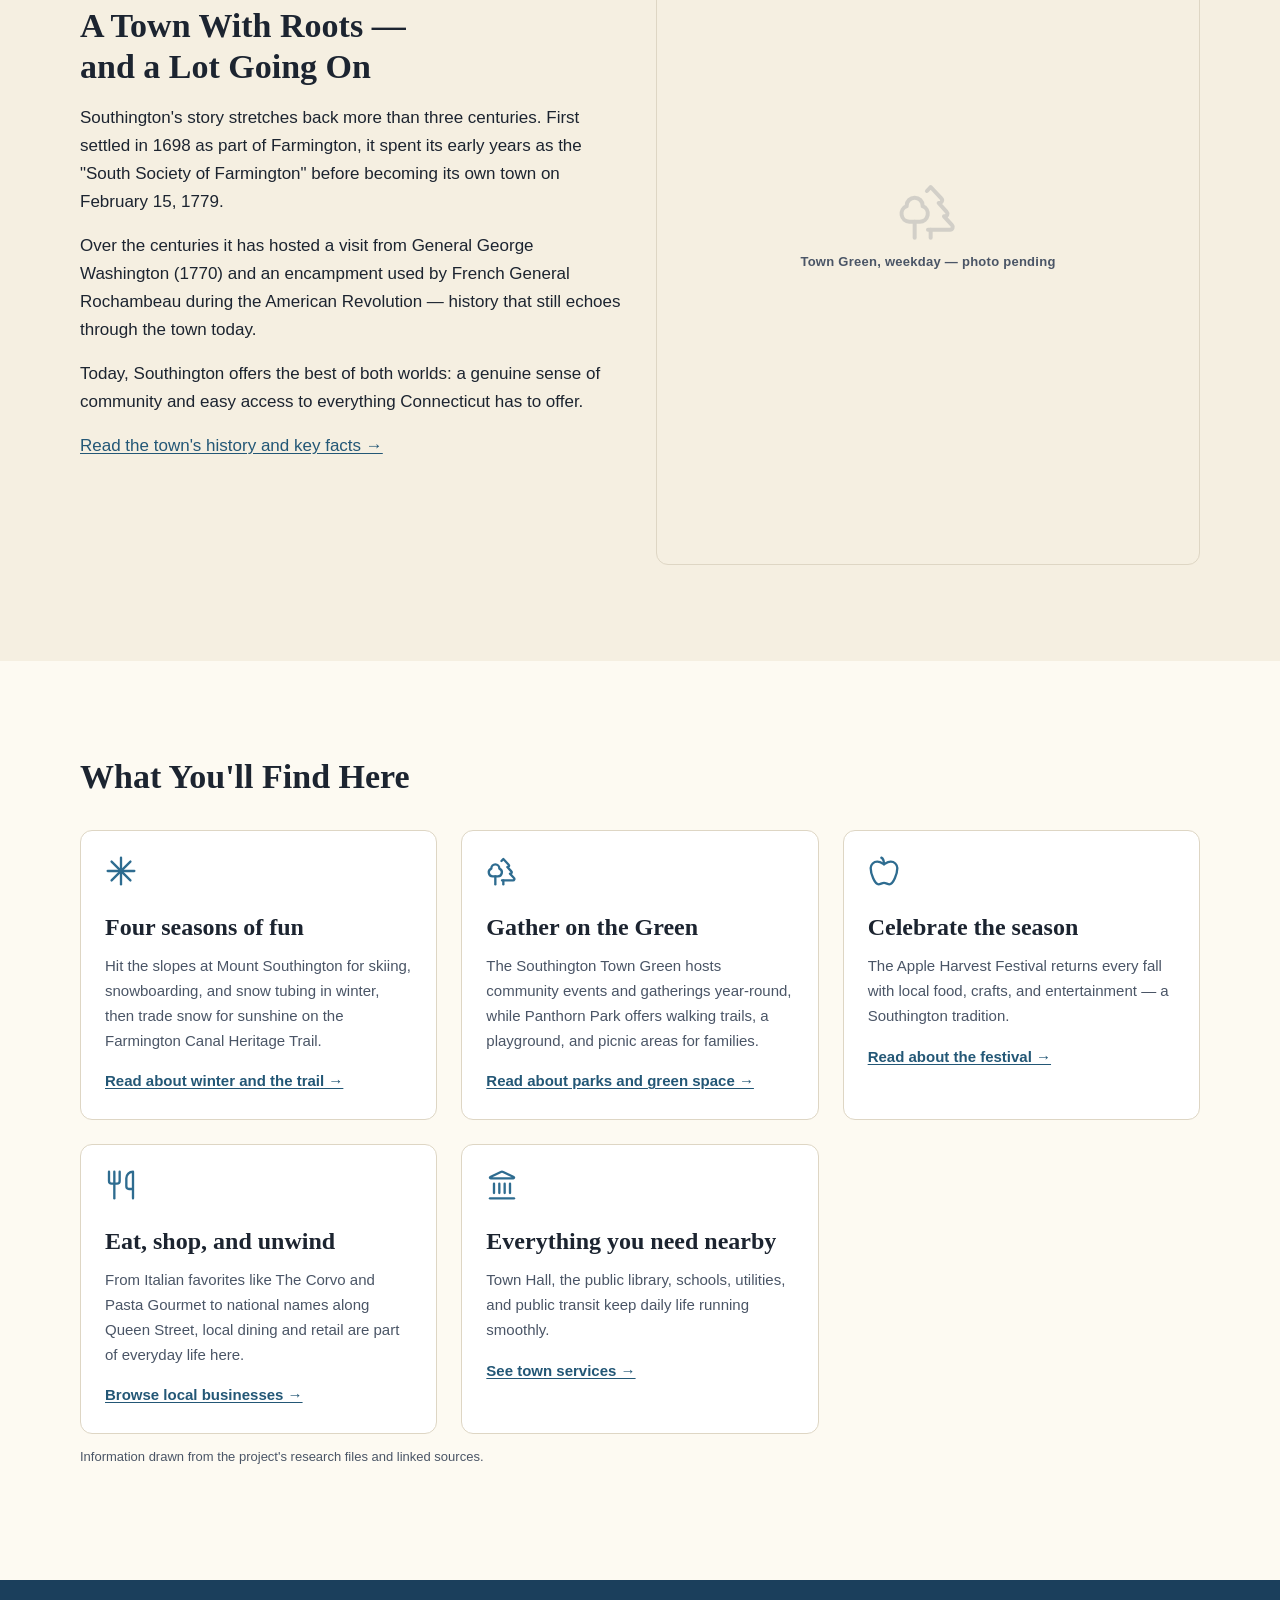
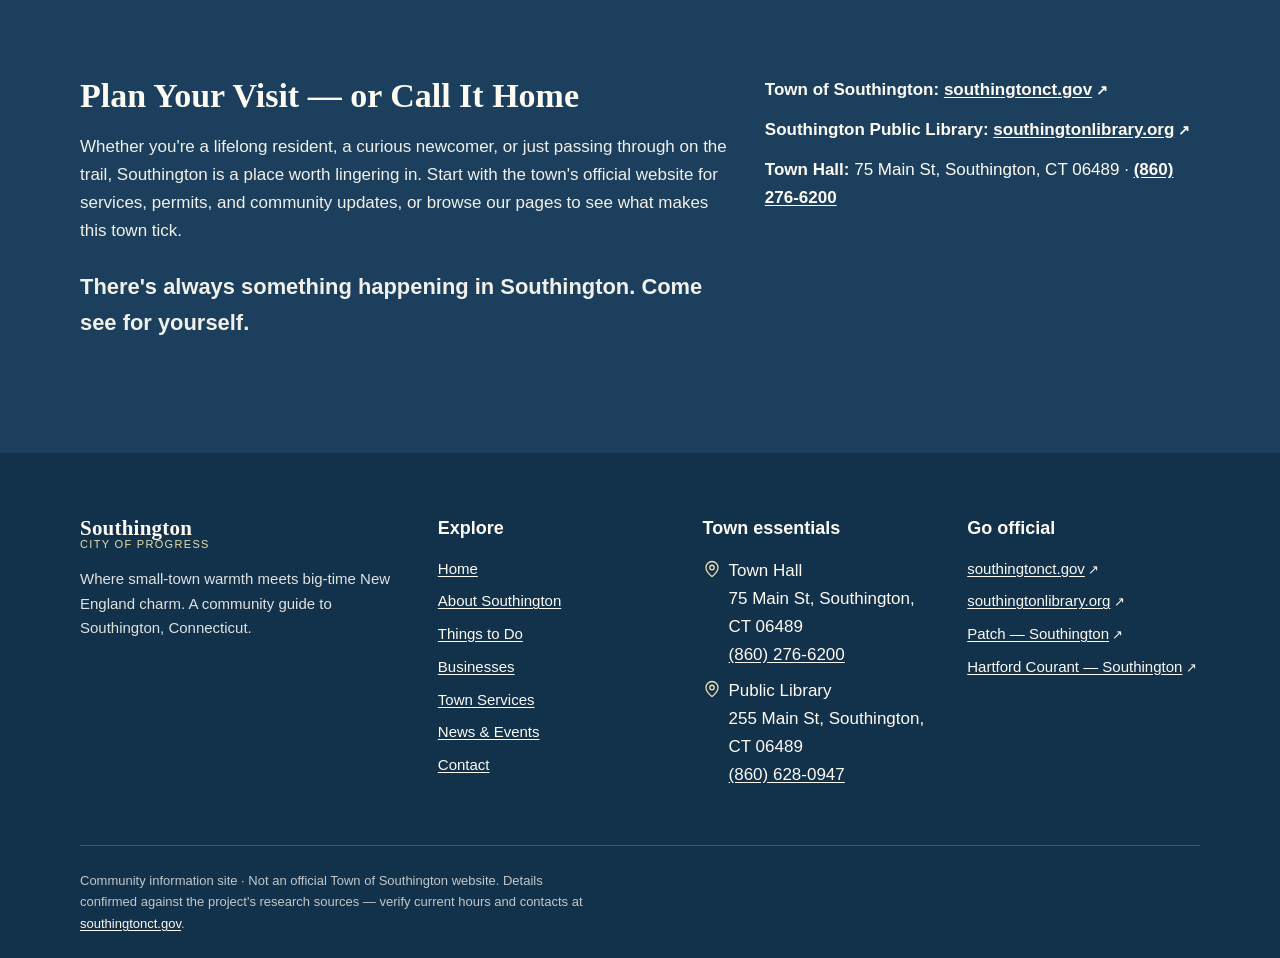
==== commit 9d8c45d2: "Fix canonical/OG domain placeholders" ====
--- a/index.html
+++ b/index.html
@@ -5,7 +5,7 @@
 <meta name="viewport" content="width=device-width, initial-scale=1">
 <title>Southington, CT — Community Guide, Events &amp; Town Info</title>
 <meta name="description" content="Discover Southington, Connecticut: things to do, local businesses, town services, news and events, and how to contact Town Hall.">
-<link rel="canonical" href="https://southington.example/">
+<link rel="canonical" href="https://springteasers.github.io/southington-community/">
 <meta name="theme-color" content="#1B3F5C">
 <meta property="og:type" content="website">
 <meta property="og:site_name" content="Southington, Connecticut">
@@ -24,7 +24,7 @@
   "@context": "https://schema.org",
   "@type": "Organization",
   "name": "Southington, Connecticut — Community Guide",
-  "url": "https://southington.example/",
+  "url": "https://springteasers.github.io/southington-community/",
   "address": {
     "@type": "PostalAddress",
     "streetAddress": "75 Main St",
--- a/styles.css
+++ b/styles.css
@@ -0,0 +1,470 @@
+/* ==========================================================================
+   Southington Community Site — styles.css
+   Tokens transcribed verbatim from design/palette.md §4 and §5.2.
+   No frameworks, no build step.
+   ========================================================================== */
+
+/* ------------------------------ 1. Tokens ------------------------------- */
+:root{
+  /* Brand — sampled from the town seal, deepened for AA */
+  --color-primary-900:#12314B; --color-primary-800:#1B3F5C;
+  --color-primary-700:#235776; --color-primary-600:#2E6C90;
+  --color-primary-500:#4B8DBA; /* seal */
+  --color-primary-100:#E7F0F7; --color-primary-050:#F4F9FC;
+
+  --color-green-700:#3F6B2E;  --color-green-600:#4F8340;
+  --color-green-500:#6B9E4E;  /* seal */
+  --color-green-100:#EAF3E2;
+
+  --color-accent-700:#7E1F3B; --color-accent-600:#A32A4E; /* seal */
+  --color-accent-400:#C4556F; --color-accent-100:#FAE9EE;
+
+  --color-cream:#FDFAF2; --color-cream-deep:#F5EFE1;
+  --color-sand:#E8DFAF;  /* seal */
+  --color-ink:#1C2430;   --color-ink-soft:#4A5566;
+  --color-border:#DED6C4;--color-white:#FFFFFF;
+
+  --color-focus:#0B6BCB; --color-info:#235776;
+  --color-success:#2F6B36; --color-warning:#8A5A00; --color-error:#A3232B;
+
+  /* Semantic aliases — the build should use these, not raw ramps */
+  --bg-page:var(--color-cream);
+  --bg-band:var(--color-cream-deep);
+  --bg-cta:var(--color-primary-800);
+  --text-body:var(--color-ink);
+  --text-muted:var(--color-ink-soft);
+  --link:var(--color-primary-700);
+  --link-hover:var(--color-accent-700);
+  --btn-primary-bg:var(--color-primary-600);
+  --btn-secondary-bg:var(--color-green-600);
+  --border-hairline:var(--color-border);
+  --event-accent:var(--color-accent-600);
+
+  --scrim-hero:linear-gradient(to top,rgba(18,49,75,.82) 0%,rgba(18,49,75,.45) 45%,rgba(18,49,75,.12) 100%);
+  --scrim-card:linear-gradient(to top,rgba(18,49,75,.75),transparent 60%);
+
+  /* Type scale (palette.md §5.2) */
+  --fs-display:clamp(2.25rem, 1.4rem + 4.2vw, 4rem);
+  --fs-h1:clamp(2rem, 1.5rem + 2.5vw, 3rem);
+  --fs-h2:clamp(1.5rem, 1.25rem + 1.25vw, 2.125rem);
+  --fs-h3:clamp(1.25rem, 1.1rem + .75vw, 1.5rem);
+  --fs-h4:1.125rem;
+  --fs-lede:clamp(1.125rem, 1.05rem + .4vw, 1.375rem);
+  --fs-body:1.0625rem;
+  --fs-sm:0.9375rem;
+  --fs-xs:0.8125rem;
+  --fs-eyebrow:0.75rem;
+
+  /* Families (assets.md §6) */
+  --font-display:"Source Serif 4","Source Serif Pro",Georgia,"Times New Roman",serif;
+  --font-body:Inter,-apple-system,"Segoe UI",Roboto,"Helvetica Neue",Arial,sans-serif;
+
+  /* Spacing, radius, elevation, motion */
+  --space-1:4px; --space-2:8px; --space-3:12px; --space-4:16px;
+  --space-6:24px; --space-8:32px; --space-12:48px; --space-16:64px; --space-24:96px;
+  --radius-sm:6px; --radius-md:12px; --radius-pill:999px;
+  --shadow-card:0 1px 2px rgba(28,36,48,.06), 0 6px 16px rgba(28,36,48,.06);
+  --shadow-lift:0 4px 10px rgba(28,36,48,.10), 0 14px 30px rgba(28,36,48,.10);
+  --dur-fast:150ms; --ease-out:cubic-bezier(.2,.7,.3,1);
+  --header-h:72px;
+  --maxw:1200px; --measure:70ch;
+}
+
+/* Self-hosted fonts (FT-01 Source Serif 4, FT-02 Inter — SIL OFL 1.1).
+   Files are documented placeholders in assets/fonts/README.txt; the stack
+   above falls back to Georgia / system sans until they are dropped in. */
+@font-face{
+  font-family:"Source Serif 4";
+  src:url("assets/fonts/SourceSerif4-Variable.woff2") format("woff2");
+  font-weight:400 700; font-style:normal; font-display:swap;
+}
+@font-face{
+  font-family:"Source Serif 4";
+  src:url("assets/fonts/SourceSerif4-Italic-Variable.woff2") format("woff2");
+  font-weight:400 700; font-style:italic; font-display:swap;
+}
+@font-face{
+  font-family:"Inter";
+  src:url("assets/fonts/Inter-Variable.woff2") format("woff2");
+  font-weight:400 700; font-style:normal; font-display:swap;
+}
+
+/* ------------------------------ 2. Reset -------------------------------- */
+*,*::before,*::after{box-sizing:border-box}
+html{-webkit-text-size-adjust:100%;scroll-behavior:smooth}
+body{
+  margin:0; background:var(--bg-page); color:var(--text-body);
+  font-family:var(--font-body); font-size:var(--fs-body); line-height:1.65;
+  font-variant-numeric:tabular-nums;
+}
+img{max-width:100%; height:auto; display:block}
+h1,h2,h3,h4{font-family:var(--font-display); color:var(--color-ink); margin:0 0 var(--space-4); text-wrap:balance}
+h1{font-size:var(--fs-h1); line-height:1.12; font-weight:700}
+h2{font-size:var(--fs-h2); line-height:1.2; font-weight:700}
+h3{font-size:var(--fs-h3); line-height:1.25; font-weight:600}
+h4{font-size:var(--fs-h4); line-height:1.3; font-weight:600; font-family:var(--font-body)}
+p{margin:0 0 var(--space-4); max-width:var(--measure)}
+ul,ol{margin:0 0 var(--space-4); padding-left:1.25em}
+li{margin-bottom:var(--space-2)}
+a{color:var(--link); text-underline-offset:2px}
+a:hover{color:var(--link-hover)}
+:focus-visible{outline:3px solid var(--color-focus); outline-offset:2px; border-radius:2px}
+.skip-link{
+  position:absolute; left:-9999px; top:0; z-index:100;
+  background:var(--color-white); color:var(--color-primary-900);
+  padding:var(--space-3) var(--space-6); border-radius:0 0 var(--radius-sm) 0;
+  font-weight:600; text-decoration:none;
+}
+.skip-link:focus{left:0}
+.visually-hidden{
+  position:absolute!important; width:1px; height:1px; padding:0; margin:-1px;
+  overflow:hidden; clip:rect(0 0 0 0); white-space:nowrap; border:0;
+}
+
+/* ------------------------------ 3. Layout ------------------------------- */
+.wrap{width:100%; max-width:var(--maxw); margin-inline:auto; padding-inline:24px}
+@media (min-width:900px){.wrap{padding-inline:40px}}
+.section{padding-block:var(--space-16)}
+@media (min-width:900px){.section{padding-block:var(--space-24)}}
+.section--band{background:var(--bg-band)}
+.section--tint{background:var(--color-primary-100)}
+.section--white{background:var(--color-white)}
+.measure{max-width:var(--measure)}
+.lede{font-size:var(--fs-lede); line-height:1.55; color:var(--color-ink); max-width:60ch}
+.eyebrow{
+  font-family:var(--font-body); font-size:var(--fs-eyebrow); font-weight:600;
+  text-transform:uppercase; letter-spacing:.08em; color:var(--color-green-700);
+  margin:0 0 var(--space-3); display:block;
+}
+.section-head{margin-bottom:var(--space-8)}
+.grid{display:grid; gap:var(--space-6)}
+.grid--2{grid-template-columns:1fr}
+.grid--3{grid-template-columns:1fr}
+@media (min-width:600px){ .grid--2{grid-template-columns:repeat(2,1fr)} .grid--3{grid-template-columns:repeat(2,1fr)} }
+@media (min-width:900px){ .grid--3{grid-template-columns:repeat(3,1fr)} }
+.split{display:grid; gap:var(--space-8); align-items:center; grid-template-columns:1fr}
+@media (min-width:900px){.split{grid-template-columns:repeat(2,1fr)}}
+
+/* External link glyph */
+.ext::after{content:"\2197"; font-size:.85em; margin-left:.25em; display:inline-block; text-decoration:none}
+
+/* ------------------------------ 4. Header ------------------------------- */
+.header{
+  position:sticky; top:0; z-index:60;
+  background:var(--color-primary-800); color:var(--color-cream);
+  border-bottom:1px solid rgba(253,250,242,.18);
+}
+.header__inner{
+  display:flex; align-items:center; justify-content:space-between;
+  gap:var(--space-4); min-height:64px;
+}
+@media (min-width:900px){.header__inner{min-height:var(--header-h)}}
+.brand{display:flex; flex-direction:column; text-decoration:none; color:inherit; line-height:1.05}
+.brand__name{font-family:var(--font-display); font-weight:600; font-size:1.3125rem; letter-spacing:.01em}
+.brand__tag{font-size:.6875rem; text-transform:uppercase; letter-spacing:.12em; color:var(--color-sand)}
+.brand:hover{color:var(--color-cream)}
+
+.nav{display:none}
+@media (min-width:900px){
+  .nav{display:flex; align-items:center; gap:var(--space-6)}
+  .nav__list{display:flex; gap:var(--space-6); list-style:none; margin:0; padding:0}
+  .nav__list li{margin:0}
+  .nav__link{
+    color:var(--color-cream); text-decoration:none; font-size:var(--fs-sm);
+    font-weight:500; padding:var(--space-2) 0; border-bottom:2px solid transparent;
+  }
+  .nav__link:hover{color:var(--color-white); border-bottom-color:var(--color-sand)}
+  .nav__link[aria-current="page"]{border-bottom-color:var(--color-sand); font-weight:600}
+  .header__utility{display:flex; align-items:center; gap:var(--space-4)}
+  .header__phone{color:var(--color-cream); text-decoration:none; font-size:var(--fs-sm); font-weight:600}
+}
+@media (max-width:899px){
+  .header__utility{display:none}
+  .nav-toggle{
+    display:inline-flex; align-items:center; gap:var(--space-2);
+    background:transparent; border:1px solid rgba(253,250,242,.4); color:var(--color-cream);
+    border-radius:var(--radius-sm); padding:10px 14px; min-height:44px; min-width:44px;
+    font:inherit; font-size:var(--fs-sm); font-weight:600; cursor:pointer;
+  }
+  .nav-toggle:hover{background:rgba(253,250,242,.12)}
+}
+@media (min-width:900px){.nav-toggle{display:none}}
+
+/* Mobile drawer */
+.drawer{
+  position:fixed; inset:0; z-index:80; background:var(--color-primary-900);
+  color:var(--color-cream); padding:var(--space-6); display:none; overflow-y:auto;
+}
+.drawer[data-open="true"]{display:block}
+.drawer__bar{display:flex; justify-content:space-between; align-items:center; margin-bottom:var(--space-8)}
+.drawer__close{
+  background:transparent; border:1px solid rgba(253,250,242,.4); color:var(--color-cream);
+  border-radius:var(--radius-sm); min-height:44px; min-width:44px; font:inherit; cursor:pointer;
+  font-size:var(--fs-sm); font-weight:600; padding:10px 14px;
+}
+.drawer__list{list-style:none; margin:0 0 var(--space-8); padding:0}
+.drawer__list li{margin:0}
+.drawer__link{
+  display:block; color:var(--color-cream); text-decoration:none;
+  font-family:var(--font-display); font-size:1.5rem; font-weight:600;
+  padding:var(--space-4) 0; border-bottom:1px solid rgba(253,250,242,.15);
+}
+.drawer__link:hover{color:var(--color-sand)}
+.drawer__utility{padding-top:var(--space-6); border-top:1px solid rgba(253,250,242,.15)}
+.drawer__utility a{color:var(--color-cream); display:inline-block; margin-bottom:var(--space-3); font-weight:600}
+
+/* --------------------------- 5. Buttons --------------------------------- */
+.btn{
+  display:inline-flex; align-items:center; justify-content:center; gap:var(--space-2);
+  min-height:48px; padding:var(--space-3) var(--space-6); border-radius:var(--radius-pill);
+  font-family:var(--font-body); font-size:var(--fs-sm); font-weight:600;
+  text-decoration:none; border:2px solid transparent; cursor:pointer;
+  transition:background-color var(--dur-fast) var(--ease-out), color var(--dur-fast) var(--ease-out), transform var(--dur-fast) var(--ease-out);
+}
+.btn--primary{background:var(--btn-primary-bg); color:var(--color-white); border-color:var(--btn-primary-bg)}
+.btn--primary:hover{background:var(--color-primary-700); border-color:var(--color-primary-700); color:var(--color-white)}
+.btn--ghost{background:transparent; color:var(--color-cream); border-color:rgba(253,250,242,.75)}
+.btn--ghost:hover{background:rgba(253,250,242,.15); color:var(--color-white)}
+.btn--secondary{background:var(--btn-secondary-bg); color:var(--color-white); border-color:var(--btn-secondary-bg)}
+.btn--secondary:hover{background:var(--color-green-700); border-color:var(--color-green-700); color:var(--color-white)}
+.btn--outline{background:var(--color-white); color:var(--color-primary-700); border-color:var(--color-border)}
+.btn--outline:hover{background:var(--color-primary-100); color:var(--color-primary-900); border-color:var(--color-primary-500)}
+.btn-row{display:flex; flex-wrap:wrap; gap:var(--space-4); margin-top:var(--space-6)}
+.btn--sm{min-height:44px; padding:var(--space-2) var(--space-4); font-size:var(--fs-xs)}
+
+/* --------------------------- 6. Heroes ---------------------------------- */
+.hero{
+  position:relative; display:flex; align-items:flex-end;
+  min-height:55vh; color:var(--color-cream); overflow:hidden;
+  background:var(--color-primary-900);
+}
+@media (min-width:900px){.hero{min-height:65vh}}
+.hero--page{min-height:40vh}
+@media (min-width:900px){.hero--page{min-height:45vh}}
+.hero__media{position:absolute; inset:0; z-index:0}
+.hero__media img{width:100%; height:100%; object-fit:cover}
+.hero__scrim{position:absolute; inset:0; z-index:1; background:var(--scrim-hero)}
+.hero__inner{position:relative; z-index:2; width:100%; padding-block:var(--space-12)}
+.hero h1{color:var(--color-cream); font-size:var(--fs-display); line-height:1.08; margin-bottom:var(--space-4)}
+.hero--page h1{font-size:var(--fs-h1); line-height:1.12}
+.hero .lede{color:var(--color-cream); margin-bottom:0}
+.hero .eyebrow{color:var(--color-sand)}
+.hero__caption{
+  position:absolute; right:24px; bottom:var(--space-3); z-index:2;
+  font-size:var(--fs-xs); color:rgba(253,250,242,.85); margin:0; max-width:none;
+}
+@media (min-width:900px){.hero__caption{right:40px}}
+
+/* Graded placeholder block (GR-06) — used where a photo is not licensed yet */
+.ph{
+  position:relative; display:flex; flex-direction:column; align-items:center;
+  justify-content:center; gap:var(--space-2); text-align:center;
+  background:var(--color-primary-100); color:var(--color-primary-700);
+  border:1px solid var(--color-border); border-radius:var(--radius-md);
+  aspect-ratio:16/9; padding:var(--space-6); overflow:hidden;
+}
+.ph--green{background:var(--color-green-100); color:var(--color-green-700)}
+.ph--accent{background:var(--color-accent-100); color:var(--color-accent-700)}
+.ph--sand{background:var(--color-cream-deep); color:var(--color-ink-soft)}
+.ph__icon{opacity:.2; width:64px; height:64px}
+.ph__label{font-size:var(--fs-xs); font-weight:600; letter-spacing:.02em; margin:0; max-width:none}
+.ph--portrait{aspect-ratio:4/5}
+.ph--wide{aspect-ratio:21/9}
+
+/* --------------------------- 7. Cards ----------------------------------- */
+.card{
+  background:var(--color-white); border:1px solid var(--border-hairline);
+  border-radius:var(--radius-md); padding:var(--space-6);
+  transition:box-shadow var(--dur-fast) var(--ease-out), transform var(--dur-fast) var(--ease-out);
+}
+.card:hover{box-shadow:var(--shadow-lift); transform:translateY(-4px)}
+.card h3{margin-bottom:var(--space-3)}
+.card p{font-size:var(--fs-sm); color:var(--text-muted); margin-bottom:0}
+.card__icon{width:32px; height:32px; color:var(--color-primary-600); margin-bottom:var(--space-4)}
+.card--feature .card__more{display:inline-block; margin-top:var(--space-4); font-size:var(--fs-sm); font-weight:600}
+.card--linked{padding:0; overflow:hidden; display:flex; flex-direction:column}
+.card--linked .card__body{padding:var(--space-6); display:flex; flex-direction:column; gap:var(--space-2); flex:1}
+.card--linked .card__media{border-bottom:1px solid var(--border-hairline)}
+.card--linked .card__media .ph{border:0; border-radius:0}
+.stat{
+  background:var(--color-white); border:1px solid var(--border-hairline);
+  border-radius:var(--radius-md); padding:var(--space-6); text-align:center;
+}
+.stat__num{font-family:var(--font-display); font-size:clamp(1.75rem,1.4rem+1.6vw,2.5rem); font-weight:700; color:var(--color-primary-800); line-height:1.1; display:block}
+.stat__label{font-size:var(--fs-xs); font-weight:600; text-transform:uppercase; letter-spacing:.06em; color:var(--text-muted); margin:var(--space-2) 0 0}
+.stat--framing .stat__num{color:var(--color-green-700); font-size:clamp(1.5rem,1.2rem+1.2vw,2rem)}
+
+/* Listing card (directory) */
+.listing{display:flex; flex-direction:column; gap:var(--space-3)}
+.listing h3{margin-bottom:0; font-size:1.25rem}
+.listing__desc{font-size:var(--fs-sm); color:var(--text-muted); margin:0}
+.rows{display:flex; flex-direction:column; gap:var(--space-2); margin-top:auto}
+.row{display:flex; gap:var(--space-3); align-items:flex-start; font-size:var(--fs-sm)}
+.row svg{width:20px; height:20px; flex:0 0 20px; color:var(--color-primary-600); margin-top:2px}
+.row a{font-weight:600; word-break:break-word}
+
+/* Contact card */
+.contact-card{display:flex; flex-direction:column; gap:var(--space-3)}
+.contact-card h3{margin-bottom:0}
+.contact-card__rows{display:flex; flex-direction:column; gap:var(--space-2)}
+.contact-card .btn-row{margin-top:auto; padding-top:var(--space-4)}
+
+/* Event card */
+.event{
+  background:var(--color-white); border:1px solid var(--border-hairline);
+  border-left:4px solid var(--event-accent); border-radius:var(--radius-md);
+  padding:var(--space-6);
+}
+.event h3{margin-bottom:var(--space-3)}
+.event p{font-size:var(--fs-sm); color:var(--text-muted)}
+.badge{
+  display:inline-block; font-size:var(--fs-xs); font-weight:600;
+  padding:2px var(--space-3); border-radius:var(--radius-pill);
+  background:var(--color-accent-100); color:var(--color-accent-700);
+  border:1px solid var(--color-accent-400); margin-bottom:var(--space-3);
+}
+.badge--winter{background:var(--color-primary-100); color:var(--color-primary-700); border-color:var(--color-primary-500)}
+.badge--year{background:var(--color-green-100); color:var(--color-green-700); border-color:var(--color-green-500)}
+
+/* --------------------------- 8. Callouts -------------------------------- */
+.callout{
+  background:var(--color-primary-100); border-left:4px solid var(--color-primary-700);
+  border-radius:var(--radius-sm); padding:var(--space-4) var(--space-6);
+  display:flex; gap:var(--space-4); align-items:flex-start; color:var(--color-primary-900);
+}
+.callout svg{width:24px; height:24px; flex:0 0 24px; color:var(--color-primary-700); margin-top:2px}
+.callout p{font-size:var(--fs-sm); margin:0; max-width:var(--measure)}
+.callout--warning{background:#FBF1DC; border-left-color:var(--color-warning); color:#5A3B00}
+.callout--warning svg{color:var(--color-warning)}
+.note-band{
+  background:var(--color-cream-deep); border:1px solid var(--border-hairline);
+  border-radius:var(--radius-md); padding:var(--space-6); color:var(--text-muted);
+}
+.note-band p{font-size:var(--fs-sm); margin:0}
+.note-band a{font-weight:600}
+
+/* --------------------------- 9. Pills / nav ------------------------------ */
+.pills{position:sticky; top:64px; z-index:50; background:var(--color-cream); border-bottom:1px solid var(--border-hairline)}
+@media (min-width:900px){.pills{top:var(--header-h)}}
+.pills__scroll{
+  display:flex; gap:var(--space-3); overflow-x:auto; padding-block:var(--space-3);
+  scrollbar-width:none; -webkit-overflow-scrolling:touch;
+  mask-image:linear-gradient(to right,#000 0,#000 calc(100% - 40px),transparent 100%);
+  -webkit-mask-image:linear-gradient(to right,#000 0,#000 calc(100% - 40px),transparent 100%);
+}
+.pills__scroll::-webkit-scrollbar{display:none}
+.pill{
+  flex:0 0 auto; display:inline-flex; align-items:center; min-height:44px;
+  padding:var(--space-2) var(--space-4); border-radius:var(--radius-pill);
+  border:1px solid var(--border-hairline); background:var(--color-white);
+  color:var(--color-primary-700); text-decoration:none; font-size:var(--fs-sm); font-weight:600;
+  white-space:nowrap;
+}
+.pill:hover{background:var(--color-primary-100); border-color:var(--color-primary-500); color:var(--color-primary-900)}
+.pill--active{background:var(--color-primary-700); border-color:var(--color-primary-700); color:var(--color-cream)}
+
+/* --------------------------- 10. Tables --------------------------------- */
+.table-wrap{overflow-x:auto; border:1px solid var(--border-hairline); border-radius:var(--radius-md); background:var(--color-white)}
+table.facts{width:100%; border-collapse:collapse; font-size:var(--fs-sm)}
+table.facts caption{text-align:left; padding:var(--space-4) var(--space-6) 0; font-weight:600; color:var(--text-muted); font-size:var(--fs-xs)}
+table.facts th,table.facts td{padding:var(--space-3) var(--space-6); text-align:left; border-bottom:1px solid var(--border-hairline); vertical-align:top}
+table.facts th{font-weight:600; width:38%; color:var(--color-ink); background:var(--color-white)}
+table.facts tbody tr:nth-child(even) td,
+table.facts tbody tr:nth-child(even) th{background:var(--color-primary-050)}
+table.facts tbody tr:last-child th,table.facts tbody tr:last-child td{border-bottom:0}
+/* Definition-list fallback under 600px */
+.dl-facts{display:none; margin:0; border:1px solid var(--border-hairline); border-radius:var(--radius-md); background:var(--color-white)}
+.dl-facts dt{padding:var(--space-3) var(--space-4) 0; font-weight:600; font-size:var(--fs-sm)}
+.dl-facts dd{margin:0; padding:var(--space-1) var(--space-4) var(--space-3); font-size:var(--fs-sm); color:var(--text-muted); border-bottom:1px solid var(--border-hairline)}
+.dl-facts dd:last-child{border-bottom:0}
+@media (max-width:599px){
+  .table-wrap{display:none}
+  .dl-facts{display:block}
+}
+
+/* --------------------------- 11. Prose bits ----------------------------- */
+.source{font-size:var(--fs-xs); color:var(--text-muted); margin-top:var(--space-3)}
+.source a{color:var(--color-primary-700)}
+.prose{max-width:var(--measure)}
+.prose h2{margin-top:var(--space-8)}
+.feature{display:grid; gap:var(--space-6); align-items:center}
+@media (min-width:900px){.feature{grid-template-columns:repeat(2,1fr); gap:var(--space-8)}}
+.feature--flip .feature__media{order:-1}
+@media (min-width:900px){.feature--flip .feature__media{order:2}}
+.feature h3{font-size:var(--fs-h3)}
+.feature p{font-size:var(--fs-sm); color:var(--text-muted)}
+.linklist{list-style:none; padding:0; margin:0}
+.linklist li{margin-bottom:var(--space-3)}
+.linklist a{font-weight:600}
+
+/* --------------------------- 11b. News stream ---------------------------- */
+.news-layout{display:grid; gap:var(--space-12); grid-template-columns:1fr}
+@media (min-width:900px){.news-layout{grid-template-columns:2fr 1fr; gap:var(--space-8); align-items:start}}
+.news-row{padding-bottom:var(--space-6)}
+.news-row h3{margin-bottom:var(--space-2)}
+.news-row p{font-size:var(--fs-sm); color:var(--text-muted); margin-bottom:var(--space-2)}
+.news-row__source{font-size:var(--fs-xs); color:var(--text-muted)}
+.news-row__source a{font-weight:600}
+.rule{border:0; border-top:1px solid var(--border-hairline); margin:0 0 var(--space-6)}
+@media (min-width:900px){.news-rail{position:sticky; top:calc(var(--header-h) + 24px)}}
+.rail-card h2{margin-bottom:var(--space-4)}
+.rail-card .linklist a{font-size:var(--fs-sm)}
+
+/* --------------------------- 12. CTA band ------------------------------- */
+.cta{background:var(--bg-cta); color:var(--color-cream); padding-block:var(--space-16)}
+@media (min-width:900px){.cta{padding-block:var(--space-24)}}
+.cta h2{color:var(--color-cream)}
+.cta p{color:var(--color-cream); opacity:.95}
+.cta .linklist a{color:var(--color-cream); text-decoration:underline}
+.cta .linklist a:hover{color:var(--color-sand)}
+.cta :focus-visible{outline-color:var(--color-sand); outline-offset:3px}
+.cta__close{font-weight:600; font-size:var(--fs-lede); margin-top:var(--space-6)}
+.cta__grid{display:grid; gap:var(--space-8)}
+@media (min-width:900px){.cta__grid{grid-template-columns:1.2fr .8fr; align-items:start}}
+
+/* --------------------------- 13. Footer --------------------------------- */
+.footer{background:var(--color-primary-900); color:var(--color-cream); padding-block:var(--space-16) 0}
+.footer h4{color:var(--color-cream); font-size:var(--fs-h4); margin-bottom:var(--space-4)}
+.footer p,.footer li{color:rgba(253,250,242,.88); font-size:var(--fs-sm)}
+.footer a{color:var(--color-cream); text-decoration:underline; text-underline-offset:2px}
+.footer a:hover{color:var(--color-sand)}
+.footer__grid{display:grid; gap:var(--space-8); grid-template-columns:1fr}
+@media (min-width:600px){.footer__grid{grid-template-columns:repeat(2,1fr)}}
+@media (min-width:900px){.footer__grid{grid-template-columns:1.4fr 1fr 1fr 1fr}}
+.footer .brand__tag{color:var(--color-sand)}
+.footer ul{list-style:none; padding:0}
+.footer .footer__addr{display:flex; gap:var(--space-2); align-items:flex-start; margin-bottom:var(--space-2)}
+.footer .footer__addr svg{width:18px; height:18px; flex:0 0 18px; color:var(--color-sand); margin-top:3px}
+.footer__legal{
+  margin-top:var(--space-12); border-top:1px solid rgba(253,250,242,.2);
+  padding-block:var(--space-6); font-size:var(--fs-xs); color:rgba(253,250,242,.75);
+}
+.footer__legal p{font-size:var(--fs-xs); color:rgba(253,250,242,.75); margin:0; max-width:var(--measure)}
+.footer :focus-visible{outline-color:var(--color-sand); outline-offset:3px}
+
+/* --------------------------- 14. Motion / print -------------------------- */
+@media (prefers-reduced-motion:reduce){
+  html{scroll-behavior:auto}
+  *,*::before,*::after{transition:none!important; animation:none!important}
+  .card:hover{transform:none}
+}
+@media print{
+  .header,.pills,.drawer,.cta,.skip-link,.nav-toggle,.print-hide{display:none!important}
+  body{background:#fff; color:#000; font-size:12pt}
+  .hero{min-height:0; background:#fff; color:#000}
+  .hero__media,.hero__scrim,.hero__caption{display:none}
+  .hero h1{color:#000}
+  .hero .eyebrow,.hero .lede{color:#333}
+  .footer{background:#fff; color:#000; padding:0; margin-top:24pt; border-top:1pt solid #000}
+  .footer h4,.footer p,.footer li,.footer a,.footer .footer__legal p{color:#000}
+  a[href^="http"]::after{content:" (" attr(href) ")"; font-size:9pt; color:#444}
+  a{color:#000; text-decoration:underline}
+  .card,.stat,.listing,.contact-card,.event,.note-band,.table-wrap,.dl-facts{box-shadow:none; border:1pt solid #999; break-inside:avoid}
+  .print-header{display:block!important; border-bottom:1pt solid #000; margin-bottom:16pt; padding-bottom:8pt}
+  .print-header__name{font-family:var(--font-display); font-weight:700; font-size:16pt}
+  .print-header__note{font-size:9pt; color:#333}
+  .section{padding-block:12pt}
+  .grid--3{grid-template-columns:repeat(2,1fr)}
+  .page-break{break-before:page}
+}
+.print-header{display:none}
